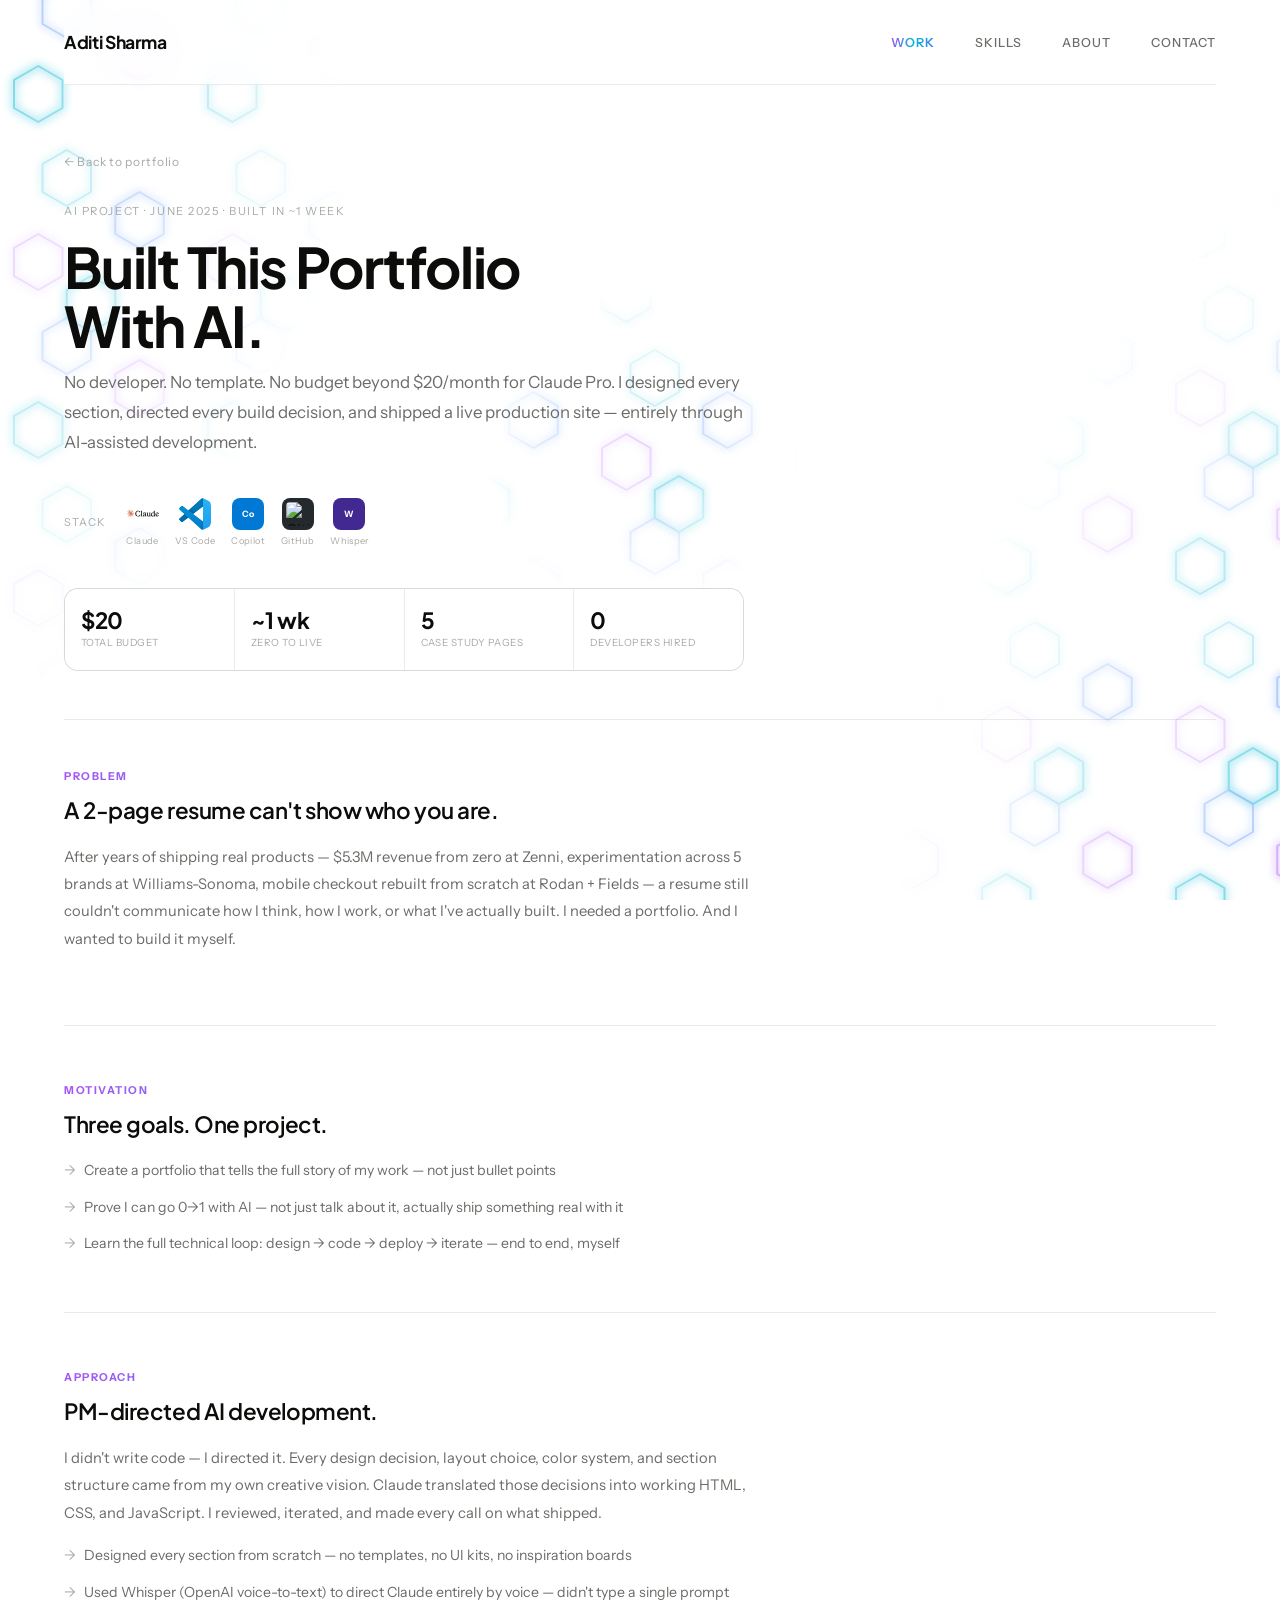
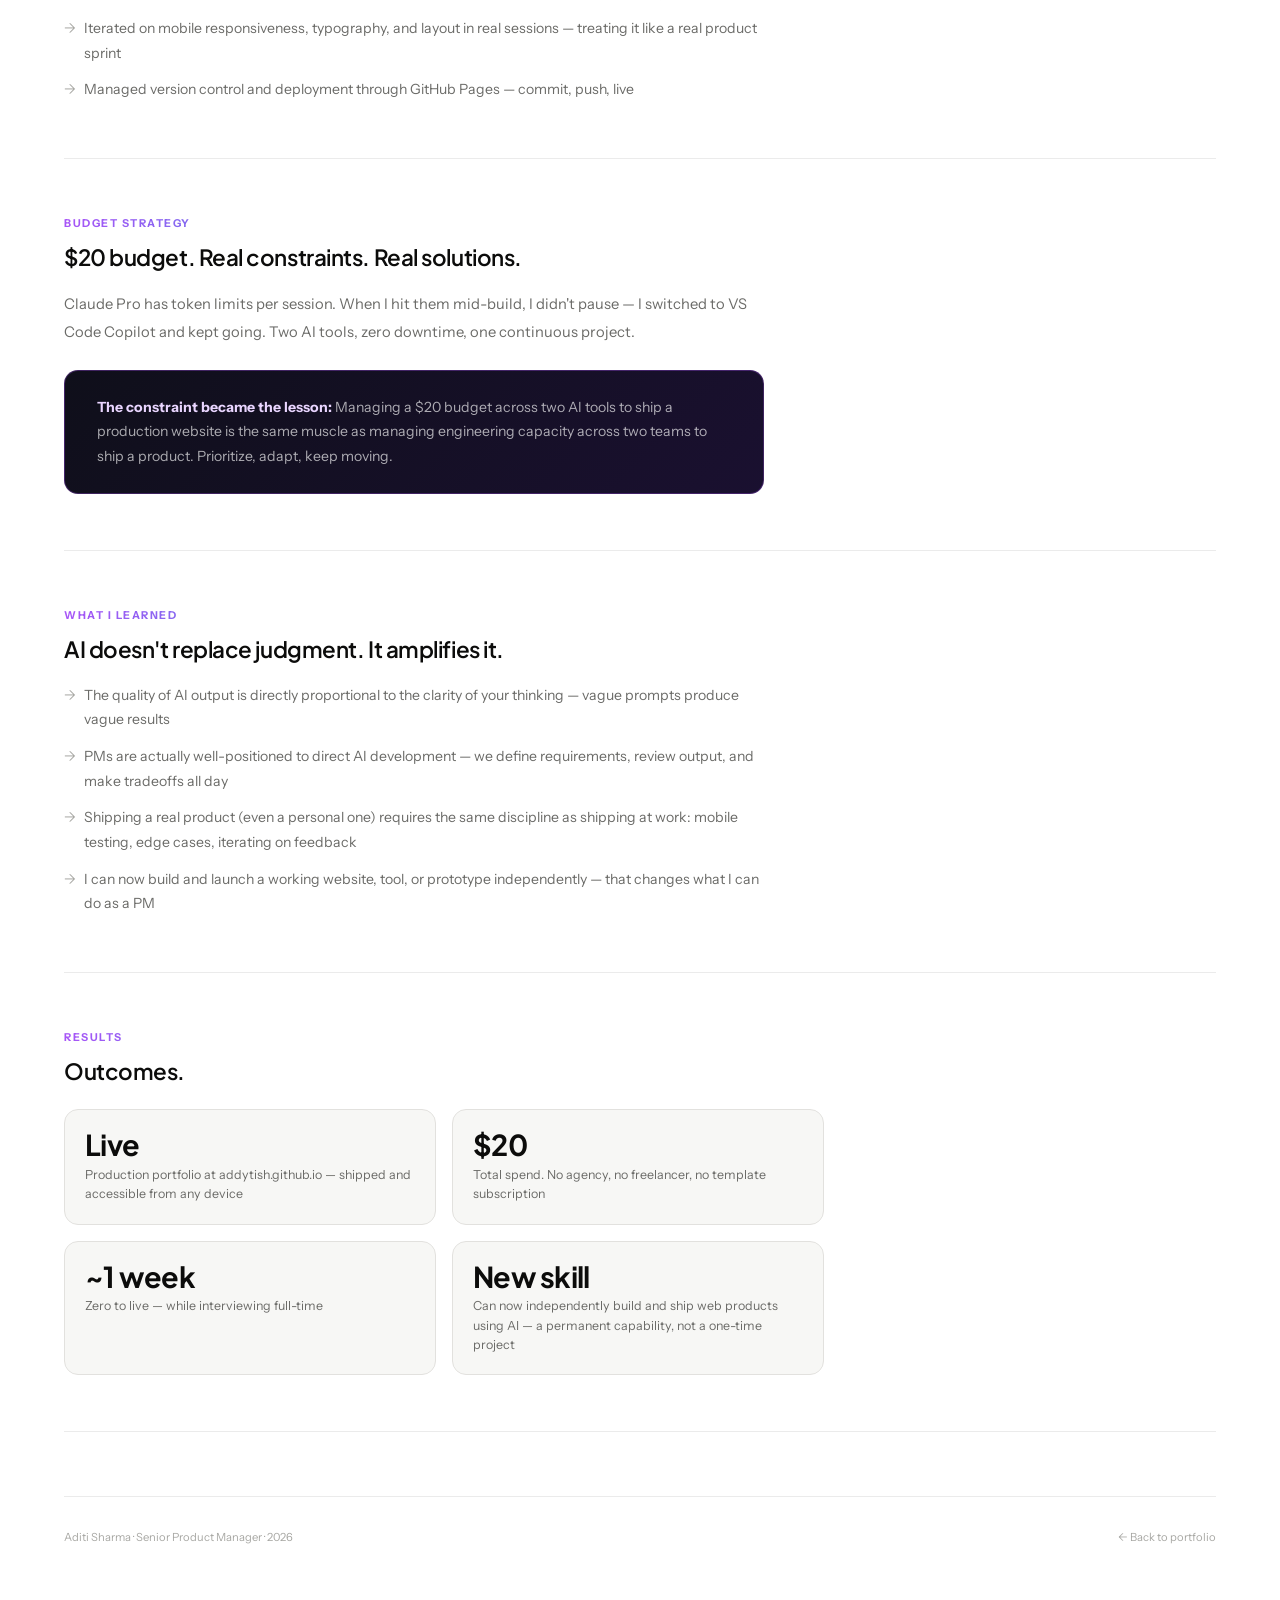
==== ai-builder.html @ 53f14f60 "Add AI Builder card and case study page - New 'Built with AI' project card with dark purple gradient" ====
<!DOCTYPE html>
<html lang="en">
<head>
  <meta charset="UTF-8">
  <meta name="viewport" content="width=device-width, initial-scale=1.0">
  <title>Built with AI — Aditi Sharma</title>
  <link rel="preconnect" href="https://fonts.googleapis.com">
  <link rel="preconnect" href="https://fonts.gstatic.com" crossorigin>
  <link href="https://fonts.googleapis.com/css2?family=Plus+Jakarta+Sans:wght@300;400;500;600;700&family=Instrument+Sans:wght@300;400;500&display=swap" rel="stylesheet">
  <link rel="stylesheet" href="style.css">
  <style>
    .cs-page{max-width:100%;margin:0 auto;padding:0 4rem 6rem}
    .cs-nav{display:flex;justify-content:space-between;align-items:center;padding:1.75rem 0;border-bottom:0.5px solid var(--line);margin-bottom:4rem;position:sticky;top:0;background:rgba(255,255,255,0.75);backdrop-filter:blur(12px);-webkit-backdrop-filter:blur(12px);z-index:10}
    .cs-nav-logo{font-family:var(--font-display);font-size:1.1rem;font-weight:700;letter-spacing:-0.02em;color:var(--black);text-decoration:none}
    .cs-nav-links{display:flex;gap:2.5rem;list-style:none}
    .cs-nav-links a{font-size:0.78rem;letter-spacing:0.08em;text-transform:uppercase;color:var(--gray-600);text-decoration:none;font-weight:500;transition:color 0.25s}
    .cs-nav-links a:hover,
    .cs-nav-links a.active{background:linear-gradient(90deg,#A855F7,#06B6D4,#3B82F6);-webkit-background-clip:text;-webkit-text-fill-color:transparent;background-clip:text;font-weight:600}
    .cs-back{font-size:0.75rem;color:var(--gray-400);letter-spacing:0.06em;text-decoration:none;display:inline-block;margin-bottom:2rem;transition:color 0.2s}
    .cs-back:hover{color:var(--black)}
    .cs-hero{padding-bottom:3rem;border-bottom:0.5px solid var(--line);margin-bottom:3rem}
    .cs-eyebrow{font-size:0.7rem;letter-spacing:0.14em;text-transform:uppercase;color:var(--gray-400);margin-bottom:1rem}
    .cs-title{font-family:var(--font-display);font-size:clamp(2rem,5vw,3.5rem);font-weight:700;letter-spacing:-0.03em;color:var(--black);line-height:1.05;margin-bottom:0.75rem}
    .cs-summary{font-size:1.05rem;color:var(--gray-600);line-height:1.8;max-width:680px;margin-bottom:2.5rem}
    .ai-stack{display:flex;align-items:center;gap:1rem;flex-wrap:wrap;margin-bottom:2.5rem}
    .ai-stack-label{font-size:0.68rem;letter-spacing:0.1em;text-transform:uppercase;color:var(--gray-400);margin-right:0.25rem}
    .ai-stack-logo{height:32px;width:32px;object-fit:contain;border-radius:8px}
    .ai-stack-badge{height:32px;width:32px;display:flex;align-items:center;justify-content:center;border-radius:8px;font-size:0.55rem;font-weight:700;letter-spacing:0.02em;color:#fff}
    .ai-stack-item{display:flex;flex-direction:column;align-items:center;gap:4px}
    .ai-stack-item span{font-size:0.58rem;color:var(--gray-400);letter-spacing:0.04em;text-align:center}
    .cs-metrics{display:grid;grid-template-columns:repeat(4,1fr);gap:1px;background:var(--line);border:0.5px solid var(--line);border-radius:14px;overflow:hidden;max-width:680px}
    .cs-metric{background:var(--white);padding:1.25rem 1rem}
    .cs-metric-val{font-family:var(--font-display);font-size:1.4rem;font-weight:700;color:var(--black);letter-spacing:-0.02em;line-height:1;margin-bottom:4px}
    .cs-metric-label{font-size:0.62rem;color:var(--gray-400);text-transform:uppercase;letter-spacing:0.05em;line-height:1.4}
    .cs-section{margin-bottom:3.5rem;padding-bottom:3.5rem;border-bottom:0.5px solid var(--line)}
    .cs-section:last-of-type{border-bottom:none}
    .cs-section-num{font-size:0.68rem;letter-spacing:0.14em;text-transform:uppercase;background:linear-gradient(90deg,#A855F7,#06B6D4,#3B82F6);-webkit-background-clip:text;-webkit-text-fill-color:transparent;background-clip:text;font-weight:700;margin-bottom:0.75rem}
    .cs-section-title{font-family:var(--font-display);font-size:1.4rem;font-weight:600;letter-spacing:-0.02em;color:var(--black);margin-bottom:1.25rem;line-height:1.2}
    .cs-body{font-size:0.92rem;color:var(--gray-600);line-height:1.85;margin-bottom:1rem;max-width:700px}
    .cs-bullets{list-style:none;display:flex;flex-direction:column;gap:0.75rem;margin-top:1rem;max-width:700px}
    .cs-bullets li{font-size:0.88rem;color:var(--gray-600);line-height:1.75;padding-left:1.25rem;position:relative}
    .cs-bullets li::before{content:'→';position:absolute;left:0;color:var(--gray-400)}
    .cs-results{display:grid;grid-template-columns:1fr 1fr;gap:1rem;margin-top:1.5rem;max-width:760px}
    .cs-result{background:var(--off-white);border:0.5px solid var(--gray-200);border-radius:14px;padding:1.25rem}
    .cs-result-val{font-family:var(--font-display);font-size:1.8rem;font-weight:700;color:var(--black);letter-spacing:-0.02em;line-height:1;margin-bottom:6px}
    .cs-result-label{font-size:0.78rem;color:var(--gray-600);line-height:1.55}
    .cs-footer{margin-top:4rem;padding-top:2rem;border-top:0.5px solid var(--line);display:flex;justify-content:space-between;font-size:0.7rem;color:var(--gray-400);flex-wrap:wrap;gap:0.5rem}
    .budget-callout{background:linear-gradient(135deg,#0f0f1a,#1a1030);border:0.5px solid rgba(168,85,247,0.3);border-radius:14px;padding:1.5rem 2rem;max-width:700px;margin-top:1.5rem}
    .budget-callout p{font-size:0.88rem;color:rgba(255,255,255,0.65);line-height:1.75;margin:0}
    .budget-callout strong{color:#e9d5ff}

    @media (max-width: 960px) {
      .cs-page{padding:0 2.5rem 5rem}
      .cs-metrics{grid-template-columns:repeat(2,minmax(0,1fr))}
    }
    @media (max-width: 700px) {
      .cs-page{padding:0 1.25rem 4rem;overflow-x:hidden}
      .cs-nav{flex-wrap:wrap;gap:0.75rem;margin-bottom:2.5rem}
      .cs-nav-links{gap:1rem;flex-wrap:wrap}
      .cs-results{grid-template-columns:minmax(0,1fr)}
      .cs-metrics{grid-template-columns:repeat(2,minmax(0,1fr))}
    }
  </style>
</head>
<body>
<div class="bg-aurora"></div>
<div class="bg-aurora-cursor"></div>
<div class="cs-page">
  <nav class="cs-nav">
    <a href="index.html" class="cs-nav-logo">Aditi Sharma</a>
    <ul class="cs-nav-links">
      <li><a href="index.html#work" class="active">Work</a></li>
      <li><a href="index.html#skills">Skills</a></li>
      <li><a href="index.html#about">About</a></li>
      <li><a href="index.html#contact">Contact</a></li>
    </ul>
  </nav>

  <div class="cs-hero">
    <a href="index.html" class="cs-back">← Back to portfolio</a>
    <p class="cs-eyebrow">AI Project · June 2025 · Built in ~1 Week</p>
    <h1 class="cs-title">Built This Portfolio<br>With AI.</h1>
    <p class="cs-summary">No developer. No template. No budget beyond $20/month for Claude Pro. I designed every section, directed every build decision, and shipped a live production site — entirely through AI-assisted development.</p>

    <div class="ai-stack">
      <span class="ai-stack-label">Stack</span>
      <div class="ai-stack-item">
        <img src="logos/claude.svg" alt="Claude" class="ai-stack-logo">
        <span>Claude</span>
      </div>
      <div class="ai-stack-item">
        <img src="logos/vscode.svg" alt="VS Code" class="ai-stack-logo">
        <span>VS Code</span>
      </div>
      <div class="ai-stack-item">
        <div class="ai-stack-badge" style="background:#0078d4">Co</div>
        <span>Copilot</span>
      </div>
      <div class="ai-stack-item">
        <img src="logos/github.svg" alt="GitHub" class="ai-stack-logo" style="background:#24292e;padding:4px;border-radius:8px">
        <span>GitHub</span>
      </div>
      <div class="ai-stack-item">
        <div class="ai-stack-badge" style="background:#412991">W</div>
        <span>Whisper</span>
      </div>
    </div>

    <div class="cs-metrics">
      <div class="cs-metric"><div class="cs-metric-val">$20</div><div class="cs-metric-label">Total budget</div></div>
      <div class="cs-metric"><div class="cs-metric-val">~1 wk</div><div class="cs-metric-label">Zero to live</div></div>
      <div class="cs-metric"><div class="cs-metric-val">5</div><div class="cs-metric-label">Case study pages</div></div>
      <div class="cs-metric"><div class="cs-metric-val">0</div><div class="cs-metric-label">Developers hired</div></div>
    </div>
  </div>

  <div class="cs-section">
    <p class="cs-section-num">Problem</p>
    <h2 class="cs-section-title">A 2-page resume can't show who you are.</h2>
    <p class="cs-body">After years of shipping real products — $5.3M revenue from zero at Zenni, experimentation across 5 brands at Williams-Sonoma, mobile checkout rebuilt from scratch at Rodan + Fields — a resume still couldn't communicate how I think, how I work, or what I've actually built. I needed a portfolio. And I wanted to build it myself.</p>
  </div>

  <div class="cs-section">
    <p class="cs-section-num">Motivation</p>
    <h2 class="cs-section-title">Three goals. One project.</h2>
    <ul class="cs-bullets">
      <li>Create a portfolio that tells the full story of my work — not just bullet points</li>
      <li>Prove I can go 0→1 with AI — not just talk about it, actually ship something real with it</li>
      <li>Learn the full technical loop: design → code → deploy → iterate — end to end, myself</li>
    </ul>
  </div>

  <div class="cs-section">
    <p class="cs-section-num">Approach</p>
    <h2 class="cs-section-title">PM-directed AI development.</h2>
    <p class="cs-body">I didn't write code — I directed it. Every design decision, layout choice, color system, and section structure came from my own creative vision. Claude translated those decisions into working HTML, CSS, and JavaScript. I reviewed, iterated, and made every call on what shipped.</p>
    <ul class="cs-bullets">
      <li>Designed every section from scratch — no templates, no UI kits, no inspiration boards</li>
      <li>Used Whisper (OpenAI voice-to-text) to direct Claude entirely by voice — didn't type a single prompt</li>
      <li>Iterated on mobile responsiveness, typography, and layout in real sessions — treating it like a real product sprint</li>
      <li>Managed version control and deployment through GitHub Pages — commit, push, live</li>
    </ul>
  </div>

  <div class="cs-section">
    <p class="cs-section-num">Budget Strategy</p>
    <h2 class="cs-section-title">$20 budget. Real constraints. Real solutions.</h2>
    <p class="cs-body">Claude Pro has token limits per session. When I hit them mid-build, I didn't pause — I switched to VS Code Copilot and kept going. Two AI tools, zero downtime, one continuous project.</p>
    <div class="budget-callout">
      <p><strong>The constraint became the lesson:</strong> Managing a $20 budget across two AI tools to ship a production website is the same muscle as managing engineering capacity across two teams to ship a product. Prioritize, adapt, keep moving.</p>
    </div>
  </div>

  <div class="cs-section">
    <p class="cs-section-num">What I Learned</p>
    <h2 class="cs-section-title">AI doesn't replace judgment. It amplifies it.</h2>
    <ul class="cs-bullets">
      <li>The quality of AI output is directly proportional to the clarity of your thinking — vague prompts produce vague results</li>
      <li>PMs are actually well-positioned to direct AI development — we define requirements, review output, and make tradeoffs all day</li>
      <li>Shipping a real product (even a personal one) requires the same discipline as shipping at work: mobile testing, edge cases, iterating on feedback</li>
      <li>I can now build and launch a working website, tool, or prototype independently — that changes what I can do as a PM</li>
    </ul>
  </div>

  <div class="cs-section">
    <p class="cs-section-num">Results</p>
    <h2 class="cs-section-title">Outcomes.</h2>
    <div class="cs-results">
      <div class="cs-result"><div class="cs-result-val">Live</div><div class="cs-result-label">Production portfolio at addytish.github.io — shipped and accessible from any device</div></div>
      <div class="cs-result"><div class="cs-result-val">$20</div><div class="cs-result-label">Total spend. No agency, no freelancer, no template subscription</div></div>
      <div class="cs-result"><div class="cs-result-val">~1 week</div><div class="cs-result-label">Zero to live — while interviewing full-time</div></div>
      <div class="cs-result"><div class="cs-result-val">New skill</div><div class="cs-result-label">Can now independently build and ship web products using AI — a permanent capability, not a one-time project</div></div>
    </div>
  </div>

  <div class="cs-footer">
    <span>Aditi Sharma · Senior Product Manager · 2026</span>
    <a href="index.html" style="color:var(--gray-400);text-decoration:none">← Back to portfolio</a>
  </div>
</div>
<script src="bg-aurora.js"></script>
</body>
</html>
---- style.css ----
/* ============================================================
   ADITI SHARMA — PORTFOLIO
   style.css — Runway-inspired monochrome
   Fonts: Plus Jakarta Sans (display) + Instrument Sans (body)
   ============================================================ */

/* ── RESET ── */
*, *::before, *::after {
  box-sizing: border-box;
  margin: 0;
  padding: 0;
}

/* ── VARIABLES ── */
:root {
  --white:        #FFFFFF;
  --off-white:    #F7F7F5;
  --gray-100:     #F0EFED;
  --gray-200:     #E2E1DE;
  --gray-400:     #A8A8A4;
  --gray-600:     #6B6B68;
  --gray-800:     #2C2C2A;
  --black:        #0C0C0B;
  --card-dark:    #111110;
  --card-soft: linear-gradient(135deg, #F5EEFC 0%, #EAF7FA 50%, #EBF1FE 100%);
  --card-border:  rgba(255,255,255,0.07);
  --line:         rgba(12,12,11,0.08);

  --font-display: 'Plus Jakarta Sans', sans-serif;
  --font-body:    'Instrument Sans', sans-serif;

  --radius-sm:    8px;
  --radius-md:    14px;
  --radius-lg:    20px;
  --radius-xl:    28px;
  --radius-pill:  100px;

  --transition:   0.25s ease;
}

/* ── BASE ── */
html { scroll-behavior: smooth; }

body {
  font-family: var(--font-body);
  background: var(--white);
  color: var(--black);
  font-size: 15px;
  line-height: 1.6;
  -webkit-font-smoothing: antialiased;
}

a { color: inherit; text-decoration: none; }
ul { list-style: none; }

/* ── BACKGROUND HEX-GRID TEXTURE ── */
.bg-aurora {
  position: fixed;
  inset: 0;
  z-index: -1;
  pointer-events: none;
  overflow: hidden;
}

.bg-aurora::before,
.bg-aurora::after {
  content: '';
  position: absolute;
  width: 1100px;
  height: 1500px;
  background-image: url('hex-pattern.svg');
  background-size: 194px 336px;
  animation: hex-fade 16s ease-in-out infinite alternate, hex-drift 70s linear infinite;
}

.bg-aurora::before {
  top: -200px;
  left: -200px;
  mask-image: radial-gradient(ellipse 800px 1300px at top left, rgba(0,0,0,1) 0%, rgba(0,0,0,0) 75%);
  -webkit-mask-image: radial-gradient(ellipse 800px 1300px at top left, rgba(0,0,0,1) 0%, rgba(0,0,0,0) 75%);
}

.bg-aurora::after {
  bottom: -200px;
  right: -200px;
  mask-image: radial-gradient(ellipse 800px 1300px at bottom right, rgba(0,0,0,1) 0%, rgba(0,0,0,0) 75%);
  -webkit-mask-image: radial-gradient(ellipse 800px 1300px at bottom right, rgba(0,0,0,1) 0%, rgba(0,0,0,0) 75%);
  animation-delay: -8s, -20s;
}

@keyframes hex-fade {
  0%, 100% { opacity: 0.4; }
  50% { opacity: 0.85; }
}

@keyframes hex-drift {
  from { background-position: 0 0; }
  to { background-position: 194px 336px; }
}

/* ── CURSOR-REVEAL HEX LAYER ── */
.bg-aurora-cursor {
  position: fixed;
  inset: 0;
  z-index: -1;
  pointer-events: none;
  background-image: url('hex-pattern.svg');
  background-size: 194px 336px;
  opacity: 0.5;
  mask-image: radial-gradient(circle 160px at var(--mx, 50%) var(--my, 50%), rgba(0,0,0,1) 0%, rgba(0,0,0,0) 100%);
  -webkit-mask-image: radial-gradient(circle 160px at var(--mx, 50%) var(--my, 50%), rgba(0,0,0,1) 0%, rgba(0,0,0,0) 100%);
}

/* ── LAYOUT ── */
.page {
  max-width: 100%;
  margin: 0 auto;
  padding: 0 4rem 6rem;
}

.work-section,
.skills-section,
.about-section,
.contact-section {
  scroll-margin-top: 100px;
}

.page > .nav,
.page > .hero,
.page > .work-section,
.page > .skills-section,
.page > .about-section,
.page > .contact-section,
.page > .footer {
  max-width: 1200px;
  margin-left: auto;
  margin-right: auto;
}

/* ── CASE STUDY PAGE MARGINS (match homepage) ── */
.cs-page > .cs-nav,
.cs-page > .cs-hero,
.cs-page > .cs-section,
.cs-page > .cs-footer,
.cs-page > .company-card {
  max-width: 1200px;
  margin-left: auto;
  margin-right: auto;
}

/* ── NAV ── */
.nav {
  display: flex;
  justify-content: space-between;
  align-items: center;
  padding: 1.75rem 0;
  border-bottom: 0.5px solid var(--line);
  margin-bottom: 3rem;
  position: sticky;
  top: 0;
  background: rgba(255,255,255,0.75);
  backdrop-filter: blur(12px);
  -webkit-backdrop-filter: blur(12px);
  z-index: 10;
}

.nav-logo {
  font-family: var(--font-display);
  font-size: 1.1rem;
  font-weight: 700;
  letter-spacing: -0.02em;
  color: var(--black);
  transition: color var(--transition);
}

.nav-logo:hover { color: var(--gray-600); }

.nav-links {
  display: flex;
  gap: 2.5rem;
}

.nav-links a {
  font-size: 0.78rem;
  letter-spacing: 0.08em;
  text-transform: uppercase;
  color: var(--gray-600);
  font-weight: 500;
  transition: color var(--transition);
}

.nav-links a:hover,
.nav-active {
  background: linear-gradient(90deg, #A855F7, #06B6D4, #3B82F6);
  -webkit-background-clip: text;
  -webkit-text-fill-color: transparent;
  background-clip: text;
  font-weight: 600;
  text-decoration: none;
}

/* ── HERO ── */
.hero {
  padding: 3rem 0 2rem;
  border-bottom: 0.5px solid var(--line);
  margin-bottom: 3rem;
}

.hero-tag {
  font-size: 0.72rem;
  letter-spacing: 0.14em;
  text-transform: uppercase;
  color: var(--gray-400);
  font-weight: 500;
  margin-bottom: 1.5rem;
}

.hero-headline {
  font-family: var(--font-display);
  font-size: clamp(2.8rem, 6vw, 5.5rem);
  font-weight: 700;
  line-height: 1.05;
  letter-spacing: -0.03em;
  color: var(--black);
  margin-bottom: 2rem;
  max-width: 100%;
}

.headline-muted {
  background: linear-gradient(90deg, #A855F7, #06B6D4, #3B82F6);
  -webkit-background-clip: text;
  -webkit-text-fill-color: transparent;
  background-clip: text;
}

.hero-body {
  display: flex;
  flex-direction: column;
  gap: 2rem;
  align-items: start;
}

.hero-bio {
  font-size: 0.95rem;
  color: var(--gray-600);
  line-height: 1.85;
  max-width: 520px;
  margin-bottom: 2rem;
}

.hero-bio strong {
  color: var(--black);
  font-weight: 500;
}

.hero-cta {
  display: flex;
  gap: 1.25rem;
  align-items: center;
}

.btn-primary {
  display: inline-block;
  font-family: var(--font-body);
  font-size: 0.8rem;
  font-weight: 500;
  padding: 11px 24px;
  background: var(--black);
  color: var(--white);
  border-radius: var(--radius-pill);
  letter-spacing: 0.04em;
  transition: background var(--transition), transform var(--transition);
}

.btn-primary:hover {
  background: var(--gray-800);
  transform: translateY(-1px);
}

.btn-ghost {
  font-size: 0.8rem;
  color: var(--gray-600);
  letter-spacing: 0.04em;
  transition: color var(--transition);
}

.btn-ghost:hover { color: var(--black); }

.hero-stats {
  display: flex;
  flex-direction: row;
  justify-content: space-between;
  border-top: 0.5px solid var(--line);
  padding-top: 2rem;
  width: 100%;
}

.stat {
  display: flex;
  flex-direction: column;
  padding: 0;
  border-top: none;
}

.stat:last-child {
  border-bottom: none;
}

.stat-val {
  font-family: var(--font-display);
  font-size: 2.4rem;
  font-weight: 700;
  color: var(--black);
  letter-spacing: -0.03em;
  line-height: 1;
  margin-bottom: 4px;
}

.stat-label {
  font-size: 0.7rem;
  color: var(--gray-400);
  text-transform: uppercase;
  letter-spacing: 0.06em;
}

/* ── SECTION HEADER ── */
.section-header {
  display: flex;
  align-items: center;
  justify-content: space-between;
  margin-bottom: 2rem;
}

.section-label {
  font-size: 0.7rem;
  letter-spacing: 0.14em;
  text-transform: uppercase;
  color: var(--gray-400);
  font-weight: 500;
}

.section-count {
  font-size: 0.75rem;
  color: var(--gray-400);
}

/* ── PM OPERATING SYSTEM ── */
.pmos-section {
  margin: 5rem 0;
  padding: 0;
}

.pmos-inner {
  max-width: 1200px;
  margin: 0 auto;
  position: relative;
}

.pmos-eyebrow {
  font-size: 0.7rem;
  letter-spacing: 0.14em;
  text-transform: uppercase;
  color: var(--gray-400);
  font-weight: 500;
  margin-bottom: 1rem;
  text-align: center;
}

.pmos-title {
  font-family: var(--font-display);
  font-size: clamp(2.2rem, 5vw, 3.8rem);
  font-weight: 500;
  letter-spacing: -0.03em;
  color: var(--black);
  line-height: 1.15;
  max-width: 760px;
  margin: 0 auto 1rem;
  text-align: center;
}

.pmos-subtitle {
  font-size: 0.95rem;
  color: var(--gray-600);
  line-height: 1.8;
  max-width: 560px;
  margin: 0 auto 3.5rem;
  text-align: center;
}

.pmos-graph {
  position: relative;
  display: grid;
  grid-template-columns: repeat(4, 1fr);
  gap: 2rem;
  padding-top: 1rem;
  align-items: start;
}

.pmos-node {
  position: relative;
  z-index: 1;
  background: #13131A;
  border: 0.5px solid rgba(255,255,255,0.08);
  border-radius: var(--radius-lg);
  padding: 1.5rem;
  box-shadow: 0 12px 30px rgba(12,12,11,0.12);
  transition: border-color 0.3s, background 0.3s, box-shadow 0.3s;
  cursor: pointer;
}

.pmos-node--offset {
  transform: translateY(2.5rem);
}

.pmos-node:hover,
.pmos-node.active {
  border-color: rgba(255,255,255,0.2);
  background: #1A1A22;
  box-shadow: 0 16px 40px rgba(12,12,11,0.18);
}

.pmos-node-top {
  display: flex;
  align-items: center;
  gap: 0.75rem;
}

.pmos-node-icon {
  width: 38px;
  height: 38px;
  border-radius: 10px;
  display: flex;
  align-items: center;
  justify-content: center;
  background: linear-gradient(135deg, rgba(168,85,247,0.25), rgba(6,182,212,0.25), rgba(59,130,246,0.25));
  color: var(--white);
  flex-shrink: 0;
}

.pmos-node-icon svg {
  width: 18px;
  height: 18px;
}

.pmos-node-meta {
  display: flex;
  flex-direction: column;
  gap: 2px;
}

.pmos-node-type {
  font-size: 0.6rem;
  letter-spacing: 0.12em;
  text-transform: uppercase;
  color: rgba(255,255,255,0.35);
}

.pmos-node-title {
  font-family: var(--font-display);
  font-size: 1.05rem;
  font-weight: 600;
  color: var(--white);
  letter-spacing: -0.01em;
}

.pmos-node-detail {
  max-height: 0;
  overflow: hidden;
  opacity: 0;
  transition: max-height 0.45s ease, opacity 0.3s ease;
}

.pmos-node:hover .pmos-node-detail,
.pmos-node.active .pmos-node-detail {
  max-height: 600px;
  opacity: 1;
  margin-top: 1.25rem;
}

.pmos-node-sub {
  margin-bottom: 0.85rem;
}

.pmos-node-sub-label {
  font-size: 0.62rem;
  letter-spacing: 0.1em;
  text-transform: uppercase;
  background: linear-gradient(90deg, #A855F7, #06B6D4, #3B82F6);
  -webkit-background-clip: text;
  -webkit-text-fill-color: transparent;
  background-clip: text;
  font-weight: 700;
  margin-bottom: 0.3rem;
  display: block;
}

.pmos-node-sub-text {
  font-size: 0.8rem;
  color: rgba(255,255,255,0.5);
  line-height: 1.65;
}

.pmos-node-quote {
  border-left: 2px solid;
  border-image: linear-gradient(180deg, #A855F7, #06B6D4) 1;
  padding: 0.75rem 1rem;
  margin-top: 0.75rem;
  background: rgba(255,255,255,0.03);
  border-radius: 0 8px 8px 0;
}

.pmos-node-quote p {
  font-size: 0.78rem;
  color: rgba(255,255,255,0.55);
  line-height: 1.65;
  font-style: italic;
}

/* ── WORK SECTION ── */
.work-section {
  margin: 0 0 8rem;
}

.project-grid {
  display: grid;
  grid-template-columns: 1fr 1fr;
  gap: 2rem;
}

/* ── PROJECT CARD ── */
.project-card {
  background: var(--white);
  border: 0.5px solid var(--gray-200);
  box-shadow: 0 2px 12px rgba(0,0,0,0.06);
  border-radius: var(--radius-xl);
  padding: 2.25rem;
  display: flex;
  flex-direction: column;
  justify-content: space-between;
  min-height: 300px;
  transition: transform var(--transition), box-shadow var(--transition);
  cursor: pointer;
}

.project-card:hover {
  transform: translateY(-4px);
  box-shadow: 0 8px 32px rgba(0,0,0,0.1);
}

.project-card--wide { grid-column: span 2; }

.project-card--light {
  background: var(--off-white);
  border: 0.5px solid var(--gray-200);
  box-shadow: none;
}

.project-card__top { margin-bottom: 2rem; }

.project-num {
  display: block;
  font-family: var(--font-display);
  font-size: 0.72rem;
  font-weight: 600;
  letter-spacing: 0.1em;
  color: var(--gray-400);
  margin-bottom: 1.25rem;
}

.project-tag {
  display: block;
  font-size: 0.62rem;
  letter-spacing: 0.1em;
  text-transform: uppercase;
  color: var(--gray-400);
  font-weight: 500;
  margin-bottom: 0.6rem;
}

.project-title {
  font-family: var(--font-display);
  font-size: 1.5rem;
  font-weight: 600;
  line-height: 1.15;
  letter-spacing: -0.02em;
  color: var(--black);
  margin-bottom: 0.85rem;
}

.project-desc {
  font-size: 0.85rem;
  color: var(--gray-600);
  line-height: 1.8;
}

.project-card--wide .project-desc { max-width: 640px; }

.project-logo {
  height: 28px;
  width: auto;
  max-width: 100%;
  object-fit: contain;
  margin-bottom: 1rem;
  display: block;
}

.project-logo-row {
  display: flex;
  align-items: center;
  gap: 1.5rem;
  margin-bottom: 1rem;
  flex-wrap: wrap;
}

.project-logo-row img {
  height: 24px;
  width: auto;
  max-width: 100%;
  object-fit: contain;
}

.cs-logo {
  height: 36px;
  width: auto;
  max-width: 100%;
  object-fit: contain;
  margin-bottom: 1rem;
  display: block;
}

.company-logo {
  height: 28px;
  width: auto;
  max-width: 100%;
  object-fit: contain;
  margin-bottom: 0.75rem;
  display: block;
}

.project-link {
  display: inline-block;
  margin-top: 1.25rem;
  font-size: 0.78rem;
  color: var(--gray-600);
  border-bottom: 0.5px solid var(--gray-200);
  padding-bottom: 1px;
  letter-spacing: 0.04em;
  transition: color var(--transition), border-color var(--transition);
}

.project-link:hover {
  color: var(--black);
  border-color: var(--black);
}

.project-card__bottom {
  display: flex;
  justify-content: space-between;
  align-items: flex-end;
}

.project-metrics {
  display: flex;
  gap: 2rem;
  flex-wrap: wrap;
}

.metric-val {
  display: block;
  font-family: var(--font-display);
  font-size: 1.5rem;
  font-weight: 700;
  color: var(--black);
  line-height: 1;
  letter-spacing: -0.02em;
}

.metric-label {
  display: block;
  font-size: 0.6rem;
  color: var(--gray-400);
  text-transform: uppercase;
  letter-spacing: 0.05em;
  margin-top: 3px;
}

.project-arrow {
  font-size: 1.25rem;
  color: var(--gray-400);
  transition: transform var(--transition), color var(--transition);
  flex-shrink: 0;
  align-self: flex-end;
}

.project-card:hover .project-arrow {
  transform: translate(4px, -4px);
  color: var(--black);
}

/* ── AI BUILDER CARD ── */
.project-card--ai {
  background: linear-gradient(135deg, #0f0f1a 0%, #1a1030 50%, #0d1a2e 100%);
  border: 0.5px solid rgba(168,85,247,0.3);
  box-shadow: 0 2px 12px rgba(168,85,247,0.1);
}
.project-card--ai:hover {
  box-shadow: 0 8px 32px rgba(168,85,247,0.2);
  border-color: rgba(168,85,247,0.5);
}
.project-card--ai .project-tag { color: rgba(168,85,247,0.7); }
.project-card--ai .project-title { color: #fff; }
.project-card--ai .project-desc { color: rgba(255,255,255,0.65); }
.ai-tool-logos {
  display: flex;
  align-items: center;
  gap: 0.75rem;
  margin-bottom: 1rem;
  flex-wrap: wrap;
}
.ai-tool-logo {
  height: 28px;
  width: 28px;
  object-fit: contain;
  border-radius: 6px;
  flex-shrink: 0;
}
.ai-tool-initial {
  display: flex;
  align-items: center;
  justify-content: center;
  font-size: 0.6rem;
  font-weight: 700;
  letter-spacing: 0.02em;
  border-radius: 6px;
}
.project-link--ai {
  color: rgba(168,85,247,0.8);
  border-bottom-color: rgba(168,85,247,0.3);
}
.project-link--ai:hover {
  color: #c084fc;
  border-bottom-color: #c084fc;
}
.metric--ai .metric-val { color: #e9d5ff; }
.metric--ai .metric-label { color: rgba(168,85,247,0.6); }
.project-arrow--ai { color: rgba(168,85,247,0.5); }
.project-card--ai:hover .project-arrow--ai { color: #c084fc; }

/* ── SKILLS ── */
.skills-section {
  margin-bottom: 1rem;
  padding: 0 0;
}

/* Tabs */
.skills-tabs {
  display: flex;
  gap: 0.25rem;
  margin-bottom: 1.75rem;
  border-bottom: 0.5px solid var(--line);
  padding-bottom: 0;
}

.skills-tab {
  font-family: var(--font-body);
  font-size: 0.82rem;
  font-weight: 500;
  color: var(--gray-400);
  background: none;
  border: none;
  cursor: pointer;
  padding: 0.6rem 1.25rem;
  border-bottom: 2px solid transparent;
  margin-bottom: -0.5px;
  letter-spacing: 0.02em;
  transition: color 0.2s;
}

.skills-tab.active {
  color: var(--black);
  border-bottom-color: var(--black);
}

.skills-tab:hover { color: var(--black); }

/* Panels */
.skills-panel { display: none; }
.skills-panel.active { display: block; }

/* Tools grid */
.tools-grid {
  display: grid;
  grid-template-columns: repeat(4, 1fr);
  gap: 0.75rem;
}

.tool-card {
  display: flex;
  flex-direction: column;
  align-items: center;
  gap: 0.6rem;
  padding: 1.25rem 1rem;
  background: var(--white);
  border: 0.5px solid var(--gray-200);
  border-radius: var(--radius-lg);
  text-align: center;
  transition: box-shadow 0.2s, transform 0.2s;
}

.tool-card:hover {
  box-shadow: 0 4px 16px rgba(0,0,0,0.08);
  transform: translateY(-2px);
}

.tool-logo {
  width: 36px;
  height: 36px;
  object-fit: contain;
}

.tool-initial {
  display: flex;
  align-items: center;
  justify-content: center;
  border-radius: 8px;
  font-family: var(--font-display);
  font-size: 0.7rem;
  font-weight: 700;
  letter-spacing: 0.02em;
  flex-shrink: 0;
}

.tool-name {
  font-size: 0.75rem;
  font-weight: 500;
  color: var(--gray-600);
  line-height: 1.3;
}

/* Expertise grid */
.expertise-grid {
  display: grid;
  grid-template-columns: repeat(3, 1fr);
  gap: 1.5rem;
}

.expertise-block {
  background: var(--white);
  border: 0.5px solid var(--gray-200);
  border-radius: var(--radius-lg);
  padding: 1.5rem;
}

.expertise-head {
  font-family: var(--font-display);
  font-size: 0.72rem;
  font-weight: 700;
  letter-spacing: 0.1em;
  text-transform: uppercase;
  margin-bottom: 0.85rem;
  background: linear-gradient(90deg, #A855F7, #06B6D4, #3B82F6);
  -webkit-background-clip: text;
  -webkit-text-fill-color: transparent;
  background-clip: text;
}

.expertise-tags {
  display: flex;
  flex-wrap: wrap;
  gap: 6px;
}

.expertise-tags span {
  font-size: 0.72rem;
  color: var(--gray-600);
  background: var(--off-white);
  border: 0.5px solid var(--gray-200);
  border-radius: 100px;
  padding: 3px 10px;
  line-height: 1.6;
}

/* ── ABOUT ── */
.about-section {
  margin-bottom: 3rem;
  margin-top: 2rem;
  display: grid;
  grid-template-columns: 1fr 1.4fr;
  gap: 4rem;
  align-items: start;
}

.about-photo {
  background: var(--gray-100);
  border-radius: var(--radius-xl);
  aspect-ratio: 4 / 5;
  display: flex;
  align-items: center;
  justify-content: center;
  border: 0.5px solid var(--gray-200);
  overflow: hidden;
}

.about-photo img {
  width: 100%;
  height: 100%;
  object-fit: cover;
}

.about-photo-placeholder {
  font-size: 0.78rem;
  color: var(--gray-400);
  letter-spacing: 0.06em;
  text-transform: uppercase;
}

.about-label {
  font-size: 0.7rem;
  letter-spacing: 0.14em;
  text-transform: uppercase;
  color: var(--gray-400);
  font-weight: 500;
  margin-bottom: 1.25rem;
}

.about-headline {
  font-family: var(--font-display);
  font-size: 1.8rem;
  font-weight: 600;
  letter-spacing: -0.02em;
  line-height: 1.15;
  color: var(--black);
  margin-bottom: 1.25rem;
}

.about-bio {
  font-size: 0.92rem;
  color: var(--gray-600);
  line-height: 1.85;
  margin-bottom: 1rem;
}

.about-bio:last-of-type { margin-bottom: 1.5rem; }

.about-tags {
  display: flex;
  flex-wrap: wrap;
  gap: 8px;
}

.about-tag {
  font-size: 0.72rem;
  padding: 5px 14px;
  border: 0.5px solid var(--gray-200);
  border-radius: var(--radius-pill);
  color: var(--gray-600);
  background: var(--off-white);
  letter-spacing: 0.02em;
}

/* ── CONTACT ── */
.contact-section {
  background: var(--card-soft);
  border-radius: var(--radius-xl);
  padding: 3.5rem;
  margin-bottom: 4rem;
  border: 0.5px solid var(--gray-200);
  width: 100%;
}

.contact-label {
  font-size: 0.7rem;
  letter-spacing: 0.14em;
  text-transform: uppercase;
  color: var(--gray-400);
  margin-bottom: 1rem;
}

.contact-headline {
  font-family: var(--font-display);
  font-size: 2rem;
  font-weight: 600;
  letter-spacing: -0.02em;
  color: var(--black);
  line-height: 1.1;
  margin-bottom: 1rem;
}

.contact-sub {
  font-size: 0.9rem;
  color: var(--gray-600);
  line-height: 1.75;
  max-width: 520px;
  margin-bottom: 2.5rem;
}

.contact-grid {
  display: grid;
  grid-template-columns: 1.5fr 0.5fr;
  gap: 3rem;
  align-items: start;
}

.contact-form {
  display: grid;
  grid-template-columns: 1fr 1fr;
  gap: 1rem;
}

.form-group {
  display: flex;
  flex-direction: column;
  gap: 0.4rem;
}

.form-group--full { grid-column: span 2; }

.form-label {
  font-size: 0.65rem;
  letter-spacing: 0.1em;
  text-transform: uppercase;
  color: var(--gray-400);
}

.form-input {
  background: rgba(255,255,255,0.6);
  border: 0.5px solid var(--gray-200);
  border-radius: var(--radius-md);
  padding: 0.75rem 1rem;
  font-family: var(--font-body);
  font-size: 0.88rem;
  color: var(--black);
  outline: none;
  transition: border-color var(--transition);
  width: 100%;
}

.form-input:focus { border-color: var(--gray-400); }
.form-input::placeholder { color: var(--gray-400); }

.form-textarea {
  min-height: 110px;
  resize: vertical;
}

.form-submit {
  grid-column: span 2;
  width: fit-content;
  background: var(--black);
  color: var(--white);
  border: none;
  border-radius: var(--radius-pill);
  padding: 12px 28px;
  font-family: var(--font-body);
  font-size: 0.82rem;
  font-weight: 600;
  cursor: pointer;
  letter-spacing: 0.04em;
  transition: background var(--transition), transform var(--transition);
}

.form-submit:hover {
  background: var(--gray-800);
  transform: translateY(-1px);
}

.contact-direct {
  display: flex;
  flex-direction: column;
  gap: 0.75rem;
}

.contact-direct-label {
  font-size: 0.65rem;
  letter-spacing: 0.12em;
  text-transform: uppercase;
  color: var(--gray-400);
  margin-bottom: 0.25rem;
}

.contact-direct-link {
  font-size: 0.85rem;
  color: var(--gray-600);
  border-bottom: 0.5px solid var(--gray-200);
  padding-bottom: 0.75rem;
  transition: color var(--transition), border-color var(--transition);
}

.contact-direct-link:hover {
  color: var(--black);
  border-color: var(--gray-400);
}

/* ── FOOTER ── */
.footer {
  padding-top: 2rem;
  border-top: 0.5px solid var(--line);
  display: flex;
  justify-content: space-between;
  align-items: center;
  font-size: 0.7rem;
  color: var(--gray-400);
  flex-wrap: wrap;
  gap: 0.5rem;
}

.footer-early { opacity: 0.65; }

/* ── CASE STUDY: HERO DEMO LAYOUT ── */
.cs-hero-grid {
  display: grid;
  grid-template-columns: 1.2fr 1fr;
  gap: 3rem;
  align-items: center;
}

.cs-hero-demo {
  display: flex;
  flex-direction: column;
  align-items: center;
  justify-self: center;
}

/* ── CASE STUDY: IPHONE MOCKUP ── */
.cs-phone {
  width: 320px;
  aspect-ratio: 792 / 1550;
  background: var(--black);
  border-radius: 40px;
  padding: 12px;
  box-shadow: 0 30px 60px -20px rgba(12, 12, 11, 0.35);
  position: relative;
}

.cs-phone::before {
  content: '';
  position: absolute;
  top: 12px;
  left: 50%;
  transform: translateX(-50%);
  width: 80px;
  height: 22px;
  background: var(--black);
  border-radius: 0 0 16px 16px;
  z-index: 2;
}

.cs-phone video {
  width: 100%;
  height: 100%;
  object-fit: cover;
  border-radius: 28px;
  display: block;
}

/* ── CASE STUDY: LAPTOP MOCKUP ── */
.cs-laptop {
  width: 100%;
  max-width: 640px;
}

.cs-laptop-screen {
  background: var(--black);
  border-radius: 12px 12px 2px 2px;
  padding: 10px 10px 8px;
}

.cs-laptop-screen video {
  width: 100%;
  aspect-ratio: 16 / 10;
  object-fit: cover;
  border-radius: 3px;
  display: block;
}

.cs-laptop-base {
  height: 14px;
  background: linear-gradient(to bottom, var(--gray-200), var(--gray-400));
  border-radius: 0 0 8px 8px;
  position: relative;
}

.cs-laptop-base::after {
  content: '';
  position: absolute;
  top: 0;
  left: 50%;
  transform: translateX(-50%);
  width: 70px;
  height: 5px;
  background: var(--gray-600);
  border-radius: 0 0 6px 6px;
}

/* ── CASE STUDY: CARD GRID (bullet → card conversion) ── */
.cs-card-grid {
  display: grid;
  grid-template-columns: 1fr 1fr;
  gap: 1rem;
  margin-top: 1rem;
  max-width: 920px;
}

.cs-card {
  background: var(--off-white);
  border: 0.5px solid var(--gray-200);
  border-radius: 14px;
  padding: 1.5rem;
}

.cs-card p {
  font-size: 0.95rem;
  color: var(--gray-600);
  line-height: 1.75;
}

/* ── CASE STUDY: PRODUCT LINE GRID ── */
.cs-product-grid {
  display: grid;
  grid-template-columns: repeat(3, 1fr);
  gap: 1rem;
  margin-top: 1rem;
  margin-bottom: 1.5rem;
  max-width: 920px;
}

.cs-product-card {
  background: var(--off-white);
  border: 0.5px solid var(--gray-200);
  border-radius: 14px;
  padding: 1.5rem;
}

.cs-product-card h3 {
  font-family: var(--font-display);
  font-size: 1rem;
  font-weight: 700;
  letter-spacing: -0.01em;
  color: var(--black);
  margin-bottom: 0.5rem;
}

.cs-product-card p {
  font-size: 0.85rem;
  color: var(--gray-600);
  line-height: 1.65;
}

/* ── RESPONSIVE ── */
@media (max-width: 960px) {
  .pmos-graph { grid-template-columns: 1fr 1fr; }
  .pmos-node--offset { transform: none; }
  .page { padding: 0 2.5rem 5rem; }
  .hero-headline { font-size: clamp(2.4rem, 7vw, 4rem); }
  .tools-grid { grid-template-columns: repeat(3, minmax(0, 1fr)); }
  .expertise-grid { grid-template-columns: repeat(2, minmax(0, 1fr)); }
}

@media (max-width: 700px) {
  .page { padding: 0 1.25rem 4rem; overflow-x: hidden; }
  .pmos-section { margin: 3rem -1.25rem; padding: 3rem 1.25rem; }
  .pmos-graph { grid-template-columns: minmax(0, 1fr); }
  .nav { flex-wrap: wrap; gap: 0.75rem; padding: 1.25rem 0; margin-bottom: 2rem; }
  .nav-links { gap: 1.1rem; flex-wrap: wrap; }
  .hero { padding: 2rem 0 1.5rem; }
  .hero-headline { font-size: clamp(2rem, 9vw, 3rem); }
  .hero-body { grid-template-columns: minmax(0, 1fr); gap: 2rem; }
  .hero-bio { max-width: 100%; }
  .hero-cta { flex-wrap: wrap; gap: 1rem; }
  .hero-stats { flex-direction: column; align-items: flex-start; gap: 1.25rem; }
  .project-grid { grid-template-columns: minmax(0, 1fr); }
  .project-card--wide { grid-column: span 1; }
  .project-card { min-width: 0; }
  .project-logo-row { flex-wrap: wrap; gap: 1rem; }
  .tools-grid { grid-template-columns: repeat(3, minmax(0, 1fr)); }
  .expertise-grid { grid-template-columns: minmax(0, 1fr); }
  .about-section { grid-template-columns: minmax(0, 1fr); }
  .contact-grid { grid-template-columns: minmax(0, 1fr); }
  .contact-form { grid-template-columns: minmax(0, 1fr); }
  .form-group--full, .form-submit { grid-column: span 1; }
  .contact-section { padding: 2rem; }
  .cs-hero-grid { grid-template-columns: minmax(0, 1fr); gap: 2rem; }
  .cs-hero-demo { order: -1; }
  .cs-card-grid { grid-template-columns: minmax(0, 1fr); }
  .cs-product-grid { grid-template-columns: minmax(0, 1fr); }
  .cs-phone { width: 100%; max-width: 280px; }
  .cs-laptop { max-width: 100%; }
}

@media (max-width: 480px) {
  .tools-grid { grid-template-columns: repeat(2, minmax(0, 1fr)); }
  .hero-stats { gap: 1rem; }
  .stat-val { font-size: 1.6rem; }
}
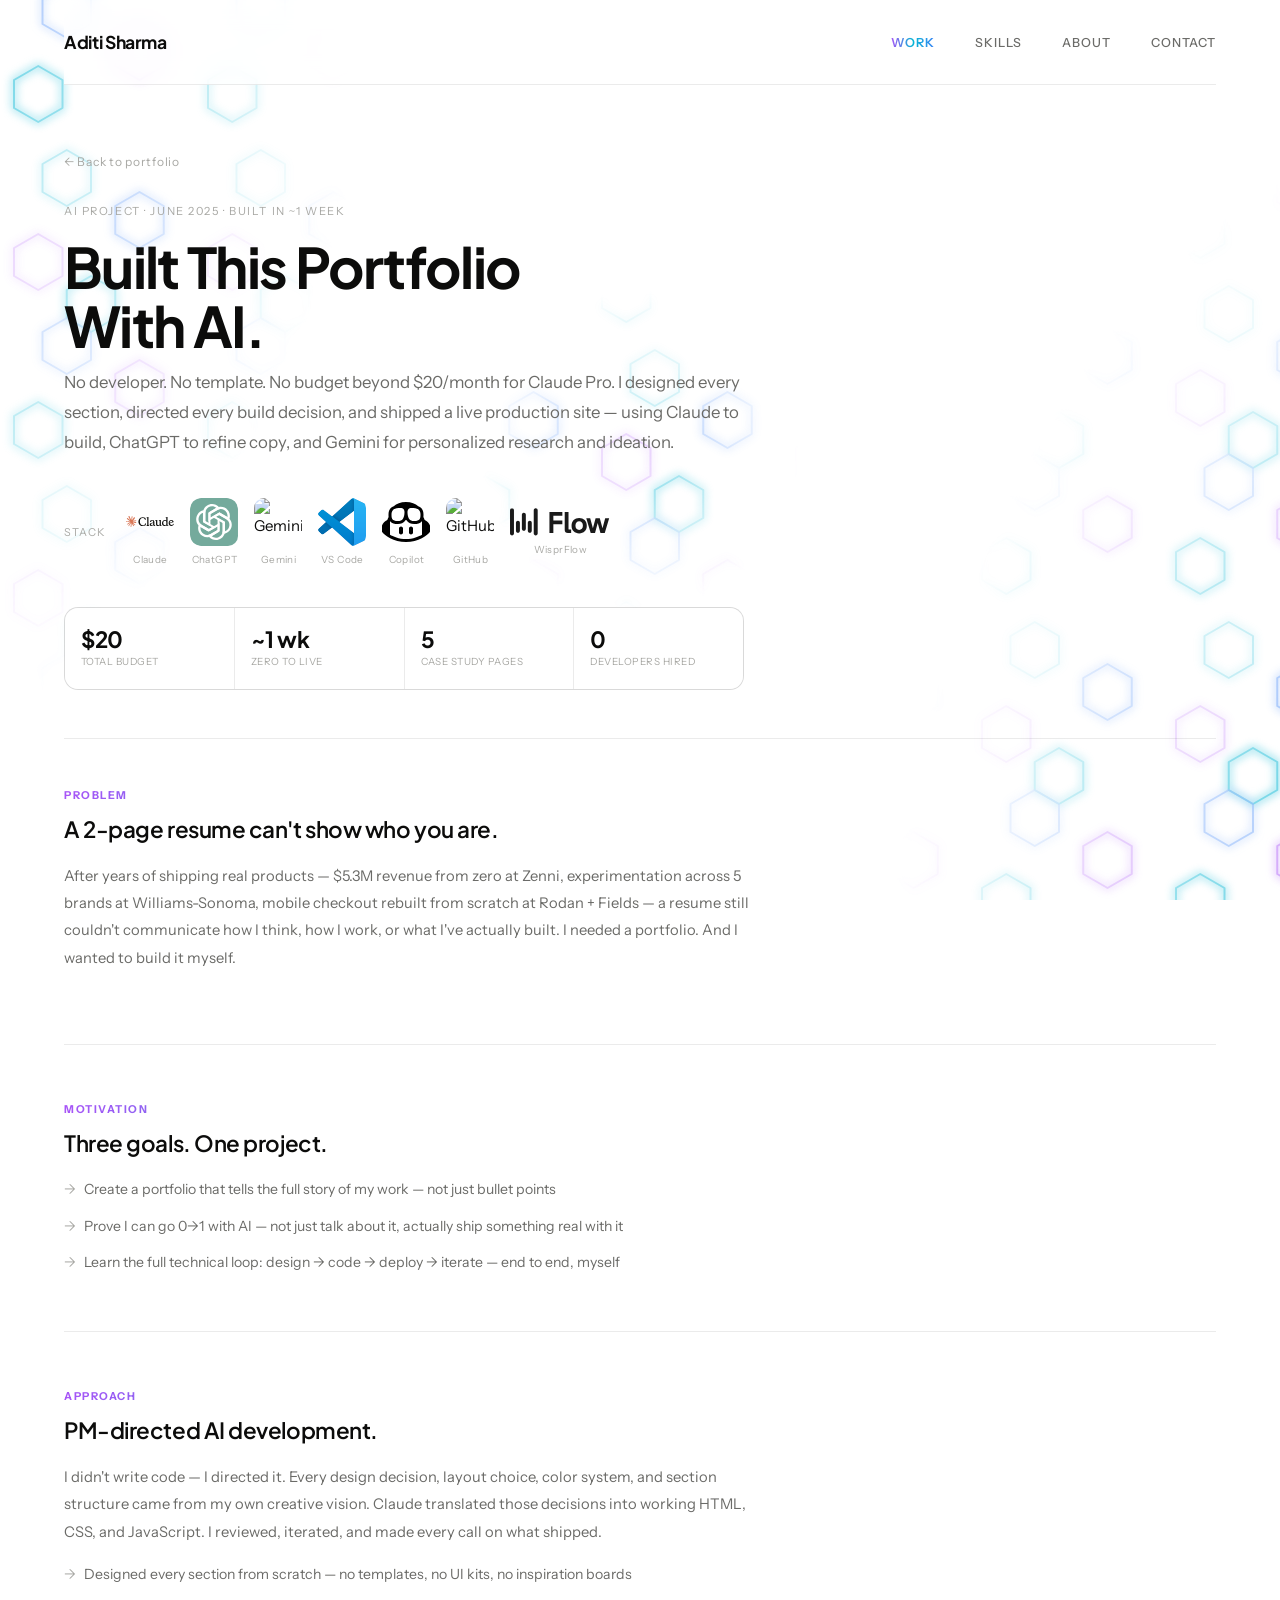
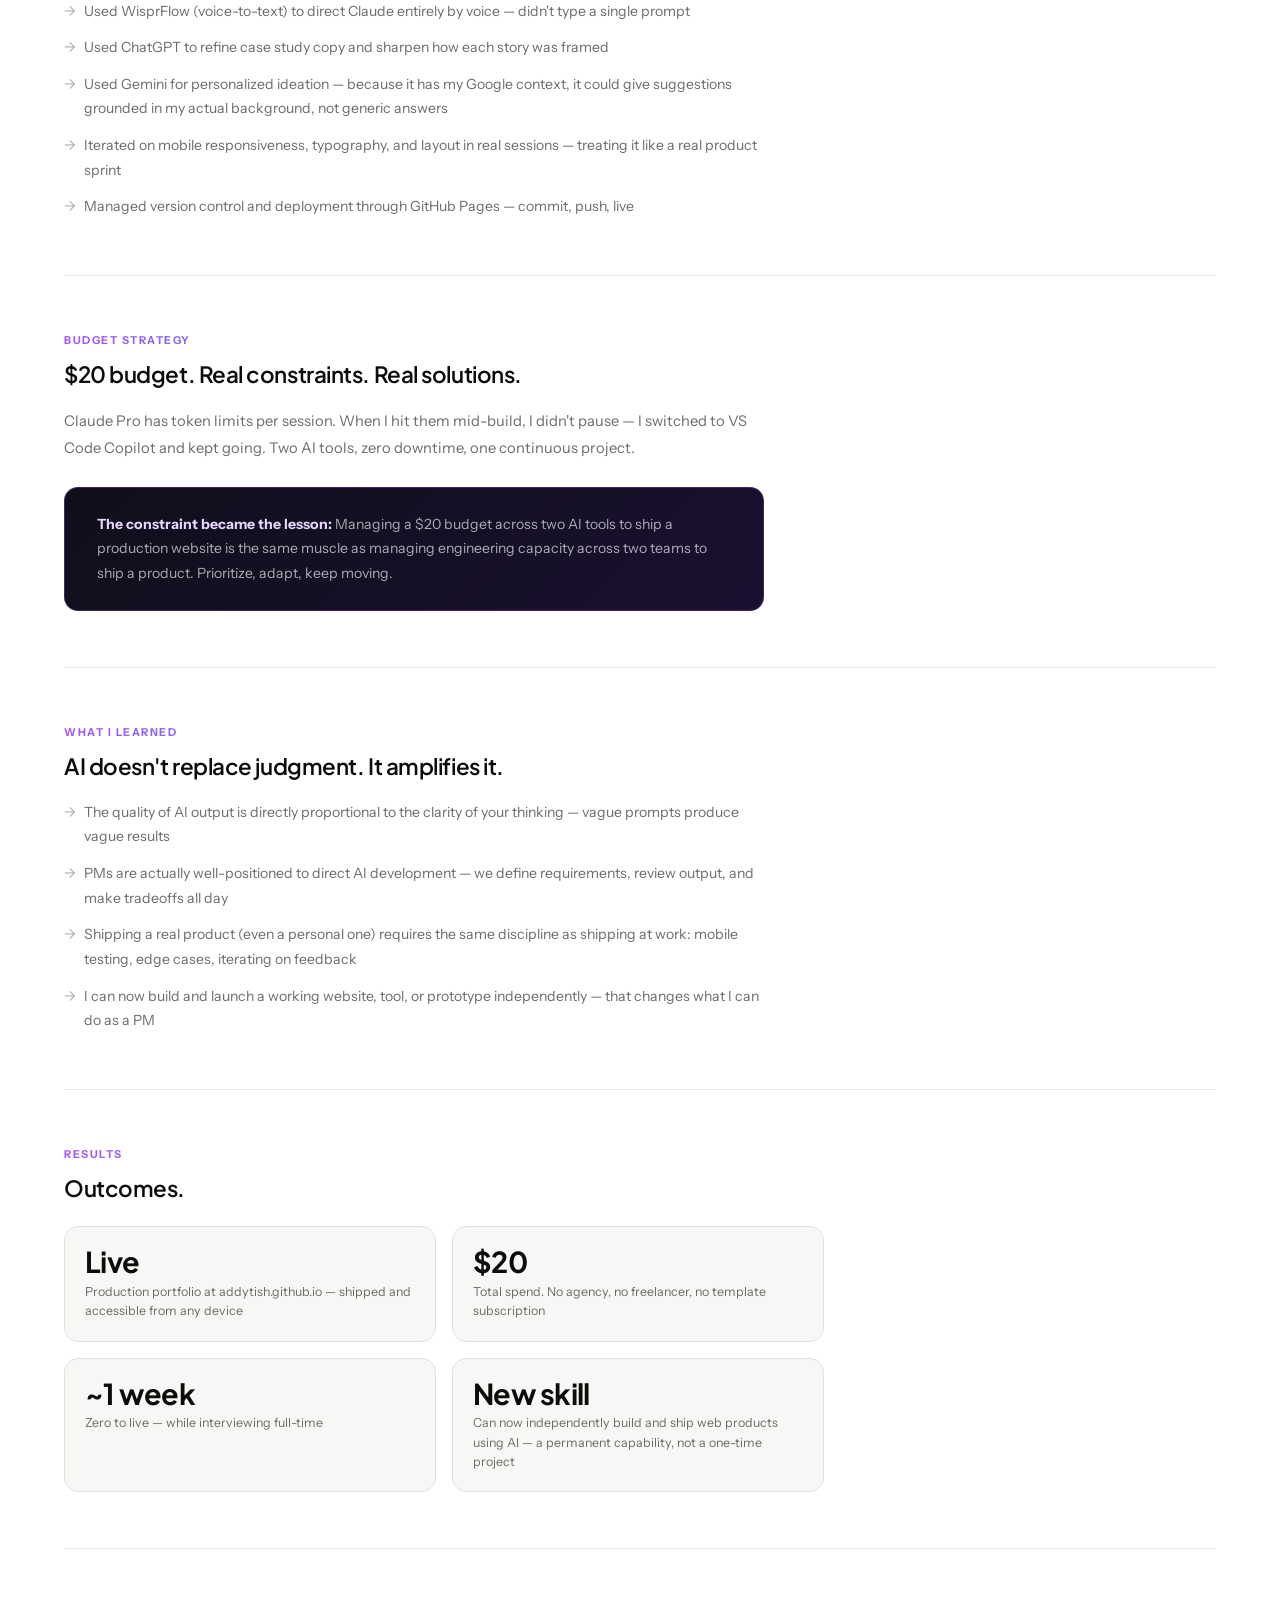
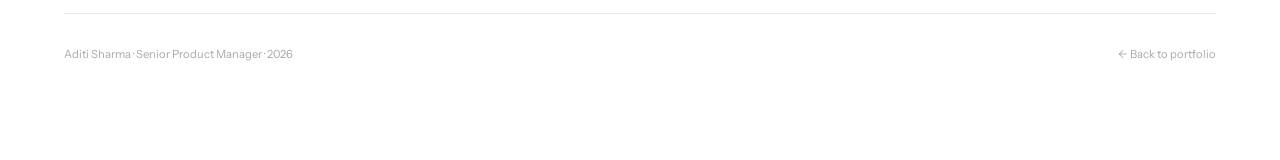
==== commit 1f049fa4: "Add real logos for all tools and fix AI card logo sizes - Added SVG logos: GTM, Looker, GA4, Salesfo" ====
--- a/ai-builder.html
+++ b/ai-builder.html
@@ -24,10 +24,11 @@
     .cs-summary{font-size:1.05rem;color:var(--gray-600);line-height:1.8;max-width:680px;margin-bottom:2.5rem}
     .ai-stack{display:flex;align-items:center;gap:1rem;flex-wrap:wrap;margin-bottom:2.5rem}
     .ai-stack-label{font-size:0.68rem;letter-spacing:0.1em;text-transform:uppercase;color:var(--gray-400);margin-right:0.25rem}
-    .ai-stack-logo{height:32px;width:32px;object-fit:contain;border-radius:8px}
-    .ai-stack-badge{height:32px;width:32px;display:flex;align-items:center;justify-content:center;border-radius:8px;font-size:0.55rem;font-weight:700;letter-spacing:0.02em;color:#fff}
-    .ai-stack-item{display:flex;flex-direction:column;align-items:center;gap:4px}
-    .ai-stack-item span{font-size:0.58rem;color:var(--gray-400);letter-spacing:0.04em;text-align:center}
+    .ai-stack-logo{height:48px;width:48px;object-fit:contain;border-radius:10px}
+    .ai-stack-logo--wordmark{height:28px;width:auto;max-width:130px;border-radius:0}
+    .ai-stack-badge{height:48px;width:48px;display:flex;align-items:center;justify-content:center;border-radius:10px;font-size:0.65rem;font-weight:700;letter-spacing:0.02em;color:#fff}
+    .ai-stack-item{display:flex;flex-direction:column;align-items:center;gap:6px}
+    .ai-stack-item span{font-size:0.62rem;color:var(--gray-400);letter-spacing:0.04em;text-align:center}
     .cs-metrics{display:grid;grid-template-columns:repeat(4,1fr);gap:1px;background:var(--line);border:0.5px solid var(--line);border-radius:14px;overflow:hidden;max-width:680px}
     .cs-metric{background:var(--white);padding:1.25rem 1rem}
     .cs-metric-val{font-family:var(--font-display);font-size:1.4rem;font-weight:700;color:var(--black);letter-spacing:-0.02em;line-height:1;margin-bottom:4px}
@@ -80,7 +81,7 @@
     <a href="index.html" class="cs-back">← Back to portfolio</a>
     <p class="cs-eyebrow">AI Project · June 2025 · Built in ~1 Week</p>
     <h1 class="cs-title">Built This Portfolio<br>With AI.</h1>
-    <p class="cs-summary">No developer. No template. No budget beyond $20/month for Claude Pro. I designed every section, directed every build decision, and shipped a live production site — entirely through AI-assisted development.</p>
+    <p class="cs-summary">No developer. No template. No budget beyond $20/month for Claude Pro. I designed every section, directed every build decision, and shipped a live production site — using Claude to build, ChatGPT to refine copy, and Gemini for personalized research and ideation.</p>
 
     <div class="ai-stack">
       <span class="ai-stack-label">Stack</span>
@@ -89,20 +90,28 @@
         <span>Claude</span>
       </div>
       <div class="ai-stack-item">
+        <img src="logos/chatgpt.svg" alt="ChatGPT" class="ai-stack-logo">
+        <span>ChatGPT</span>
+      </div>
+      <div class="ai-stack-item">
+        <img src="logos/gemini.svg" alt="Gemini" class="ai-stack-logo">
+        <span>Gemini</span>
+      </div>
+      <div class="ai-stack-item">
         <img src="logos/vscode.svg" alt="VS Code" class="ai-stack-logo">
         <span>VS Code</span>
       </div>
       <div class="ai-stack-item">
-        <div class="ai-stack-badge" style="background:#0078d4">Co</div>
+        <img src="logos/copilot.svg" alt="GitHub Copilot" class="ai-stack-logo">
         <span>Copilot</span>
       </div>
       <div class="ai-stack-item">
-        <img src="logos/github.svg" alt="GitHub" class="ai-stack-logo" style="background:#24292e;padding:4px;border-radius:8px">
+        <img src="logos/github.svg" alt="GitHub" class="ai-stack-logo">
         <span>GitHub</span>
       </div>
       <div class="ai-stack-item">
-        <div class="ai-stack-badge" style="background:#412991">W</div>
-        <span>Whisper</span>
+        <img src="logos/wisprflow.svg" alt="WisprFlow" class="ai-stack-logo ai-stack-logo--wordmark">
+        <span>WisprFlow</span>
       </div>
     </div>
 
@@ -136,7 +145,9 @@
     <p class="cs-body">I didn't write code — I directed it. Every design decision, layout choice, color system, and section structure came from my own creative vision. Claude translated those decisions into working HTML, CSS, and JavaScript. I reviewed, iterated, and made every call on what shipped.</p>
     <ul class="cs-bullets">
       <li>Designed every section from scratch — no templates, no UI kits, no inspiration boards</li>
-      <li>Used Whisper (OpenAI voice-to-text) to direct Claude entirely by voice — didn't type a single prompt</li>
+      <li>Used WisprFlow (voice-to-text) to direct Claude entirely by voice — didn't type a single prompt</li>
+      <li>Used ChatGPT to refine case study copy and sharpen how each story was framed</li>
+      <li>Used Gemini for personalized ideation — because it has my Google context, it could give suggestions grounded in my actual background, not generic answers</li>
       <li>Iterated on mobile responsiveness, typography, and layout in real sessions — treating it like a real product sprint</li>
       <li>Managed version control and deployment through GitHub Pages — commit, push, live</li>
     </ul>
--- a/style.css
+++ b/style.css
@@ -698,18 +698,6 @@
 }
 
 /* ── AI BUILDER CARD ── */
-.project-card--ai {
-  background: linear-gradient(135deg, #0f0f1a 0%, #1a1030 50%, #0d1a2e 100%);
-  border: 0.5px solid rgba(168,85,247,0.3);
-  box-shadow: 0 2px 12px rgba(168,85,247,0.1);
-}
-.project-card--ai:hover {
-  box-shadow: 0 8px 32px rgba(168,85,247,0.2);
-  border-color: rgba(168,85,247,0.5);
-}
-.project-card--ai .project-tag { color: rgba(168,85,247,0.7); }
-.project-card--ai .project-title { color: #fff; }
-.project-card--ai .project-desc { color: rgba(255,255,255,0.65); }
 .ai-tool-logos {
   display: flex;
   align-items: center;
@@ -718,33 +706,42 @@
   flex-wrap: wrap;
 }
 .ai-tool-logo {
-  height: 28px;
-  width: 28px;
+  height: 48px;
+  width: 48px;
   object-fit: contain;
-  border-radius: 6px;
+  border-radius: 10px;
   flex-shrink: 0;
 }
 .ai-tool-initial {
   display: flex;
   align-items: center;
   justify-content: center;
-  font-size: 0.6rem;
+  font-size: 0.65rem;
   font-weight: 700;
   letter-spacing: 0.02em;
-  border-radius: 6px;
-}
+  border-radius: 10px;
+}
+.ai-tool-logo--claude {
+  width: 60px;
+  height: 60px;
+}
+.ai-tool-logo--wordmark {
+  height: 28px;
+  width: auto;
+  max-width: 130px;
+  border-radius: 0;
+}
+
 .project-link--ai {
-  color: rgba(168,85,247,0.8);
-  border-bottom-color: rgba(168,85,247,0.3);
+  color: var(--gray-600);
+  border-bottom-color: var(--gray-200);
 }
 .project-link--ai:hover {
-  color: #c084fc;
-  border-bottom-color: #c084fc;
-}
-.metric--ai .metric-val { color: #e9d5ff; }
-.metric--ai .metric-label { color: rgba(168,85,247,0.6); }
-.project-arrow--ai { color: rgba(168,85,247,0.5); }
-.project-card--ai:hover .project-arrow--ai { color: #c084fc; }
+  color: var(--black);
+  border-bottom-color: var(--black);
+}
+.project-arrow--ai { color: var(--gray-400); }
+.project-card:hover .project-arrow--ai { color: var(--black); }
 
 /* ── SKILLS ── */
 .skills-section {
@@ -789,55 +786,52 @@
 
 /* Tools grid */
 .tools-grid {
-  display: grid;
-  grid-template-columns: repeat(4, 1fr);
-  gap: 0.75rem;
+  display: flex;
+  flex-wrap: wrap;
+  gap: 1.5rem 2rem;
+  align-items: center;
 }
 
 .tool-card {
   display: flex;
-  flex-direction: column;
-  align-items: center;
-  gap: 0.6rem;
-  padding: 1.25rem 1rem;
-  background: var(--white);
-  border: 0.5px solid var(--gray-200);
-  border-radius: var(--radius-lg);
-  text-align: center;
-  transition: box-shadow 0.2s, transform 0.2s;
-}
-
-.tool-card:hover {
-  box-shadow: 0 4px 16px rgba(0,0,0,0.08);
-  transform: translateY(-2px);
+  align-items: center;
+  gap: 0.5rem;
 }
 
 .tool-logo {
-  width: 36px;
-  height: 36px;
+  height: 22px;
+  width: auto;
+  max-width: 110px;
   object-fit: contain;
+  flex-shrink: 0;
 }
 
 .tool-initial {
   display: flex;
   align-items: center;
   justify-content: center;
-  border-radius: 8px;
+  border-radius: 5px;
   font-family: var(--font-display);
-  font-size: 0.7rem;
+  font-size: 0.55rem;
   font-weight: 700;
   letter-spacing: 0.02em;
   flex-shrink: 0;
+  width: 22px;
+  height: 22px;
 }
 
 .tool-name {
-  font-size: 0.75rem;
+  font-size: 0.82rem;
   font-weight: 500;
   color: var(--gray-600);
-  line-height: 1.3;
+  white-space: nowrap;
 }
 
 /* Expertise grid */
+.skills-section .tools-grid {
+  margin-bottom: 2.5rem;
+}
+
 .expertise-grid {
   display: grid;
   grid-template-columns: repeat(3, 1fr);
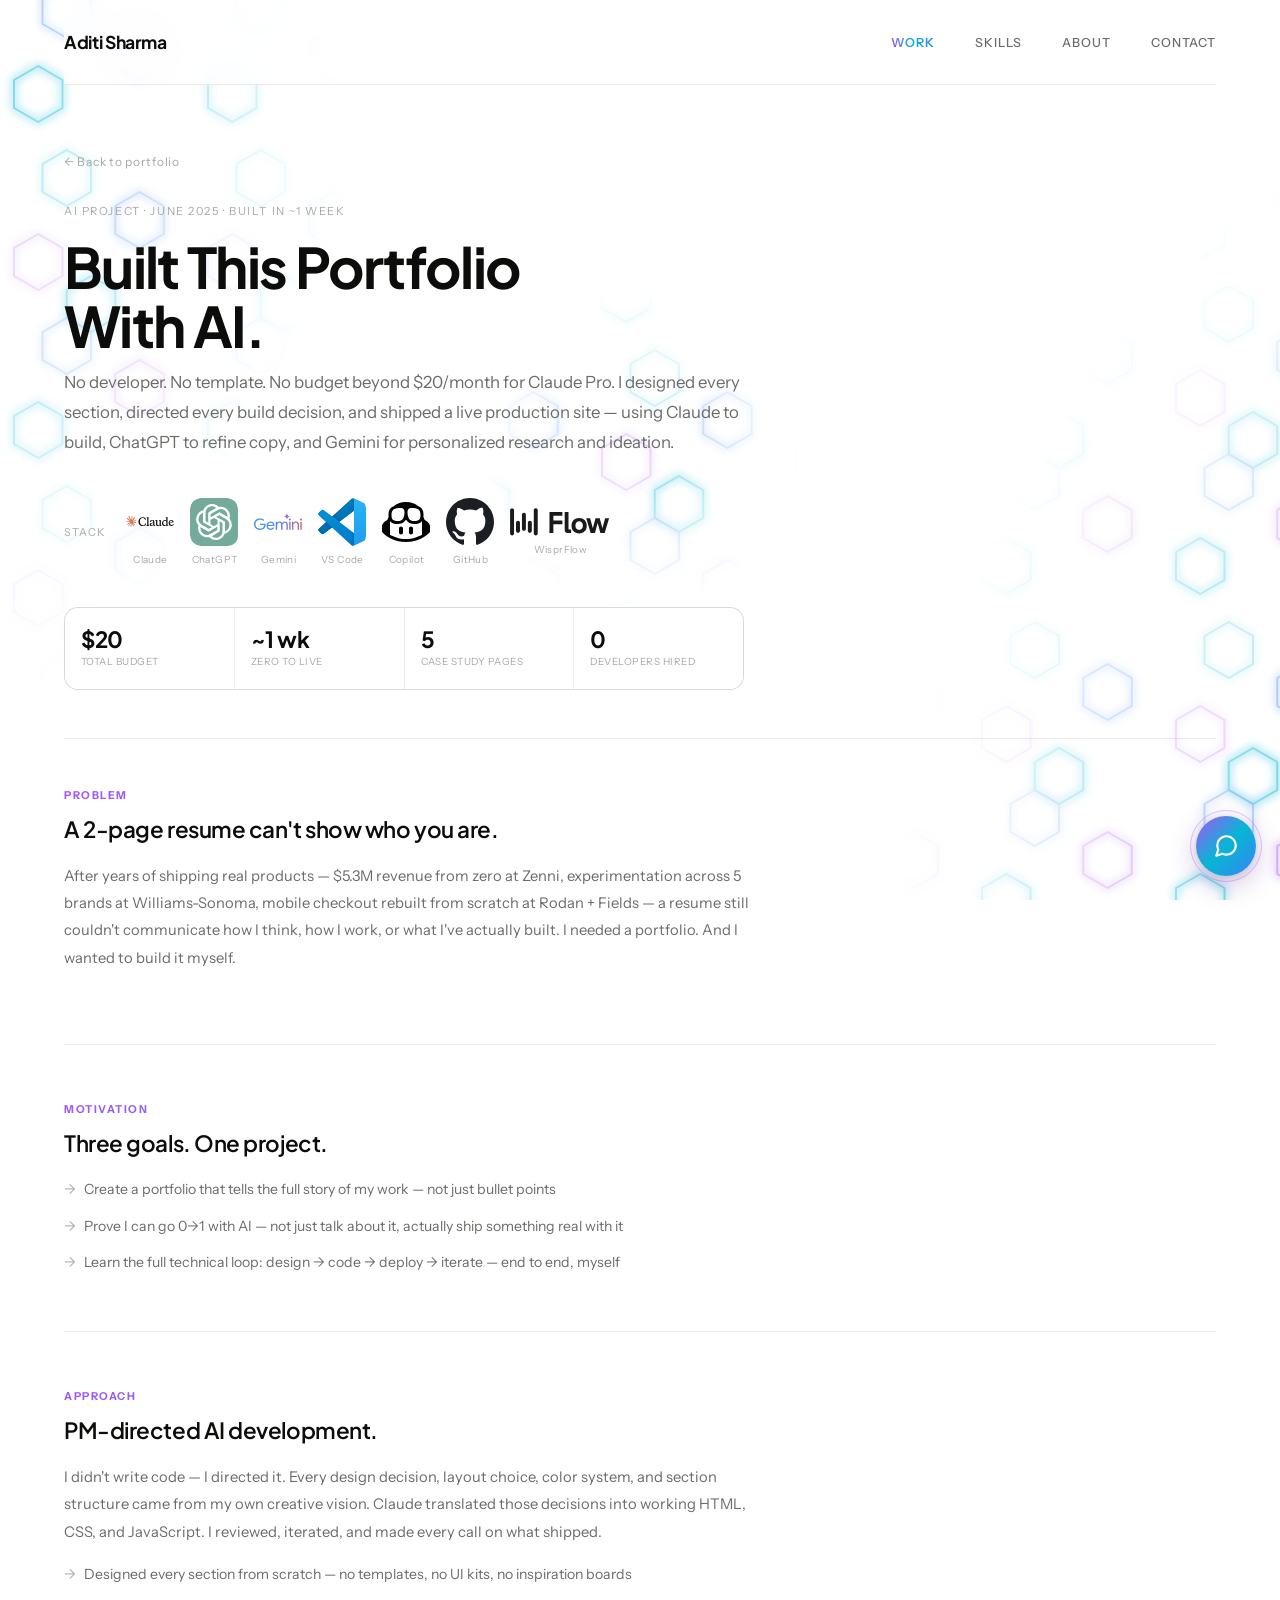
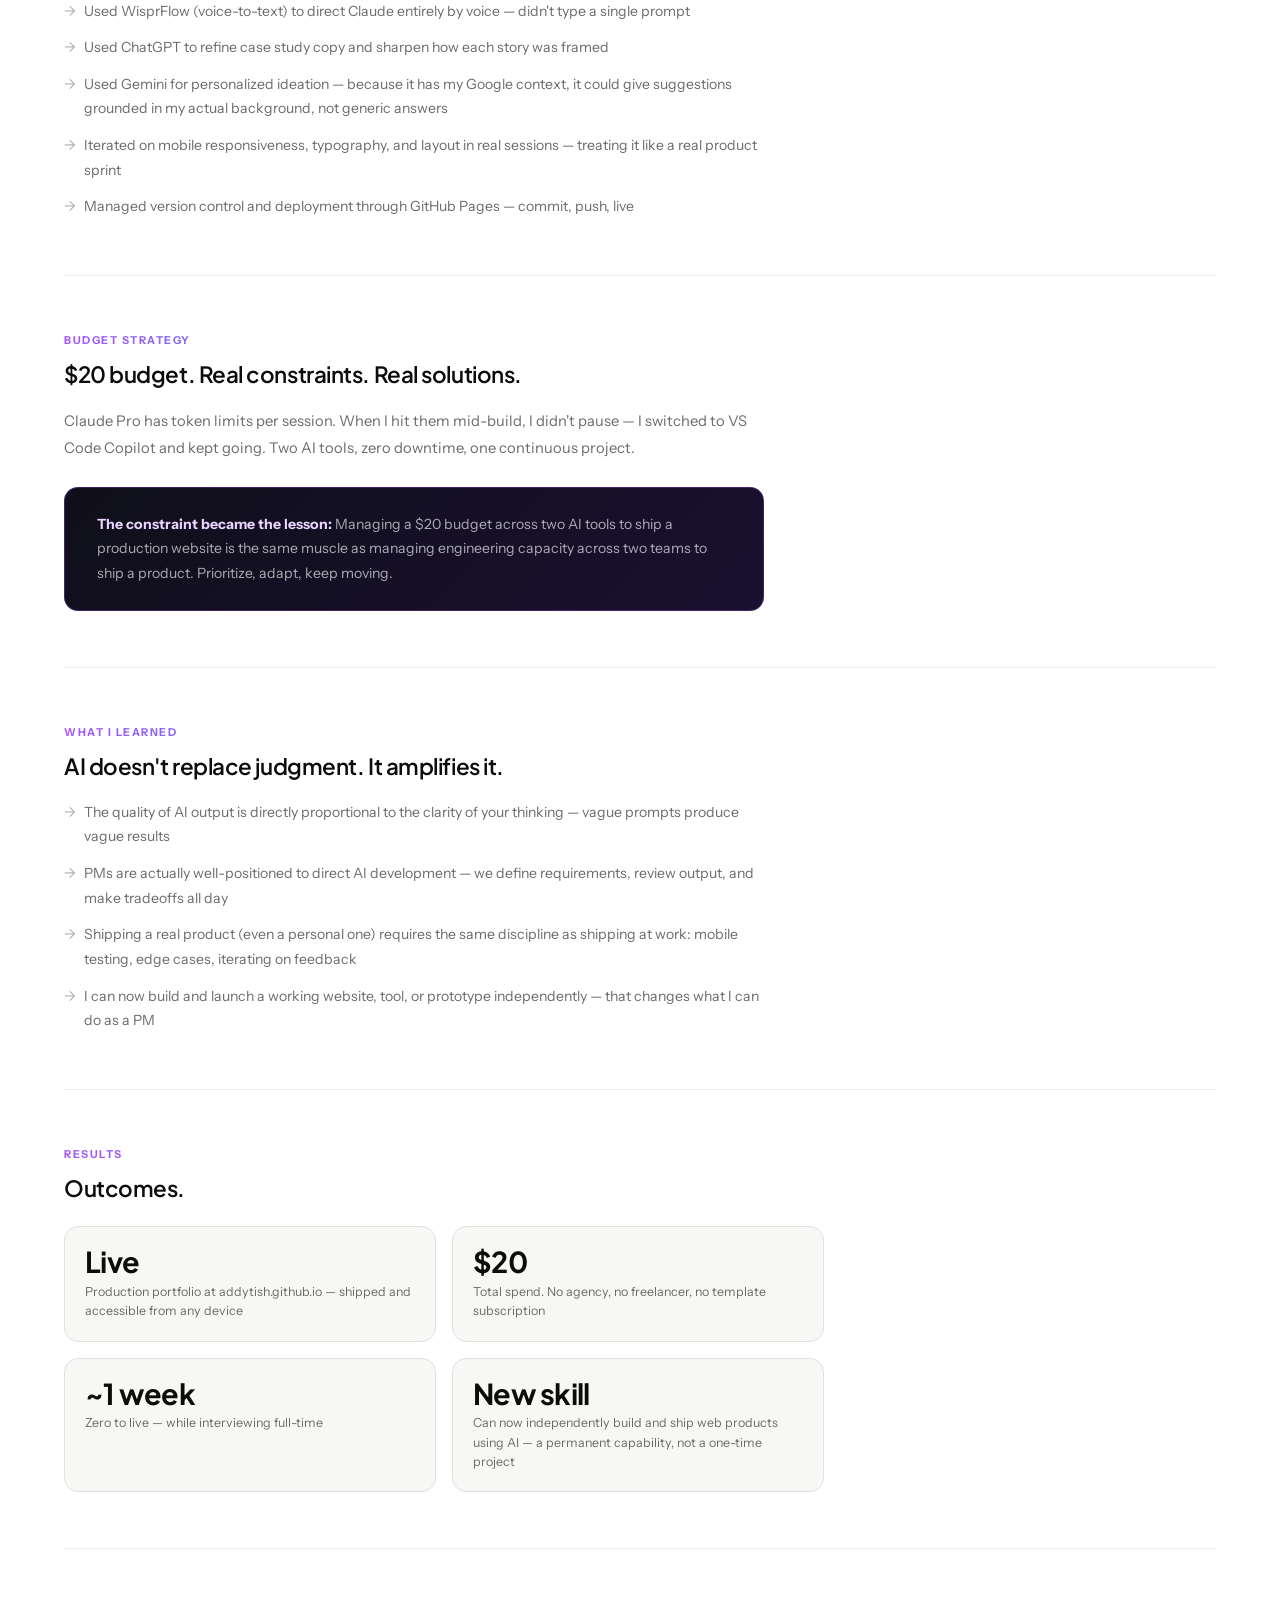
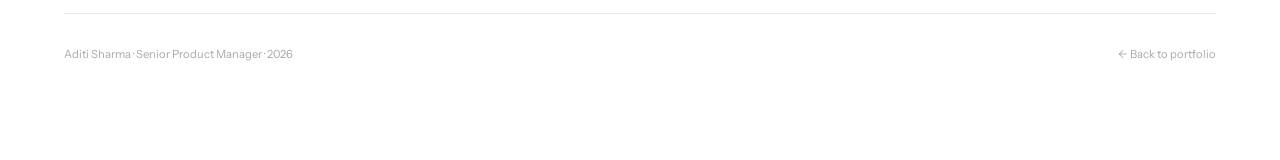
==== commit d1a0a113: "Add AI chat widget shell and current-role status card - Floating "Ask about Aditi" chat widget on al" ====
--- a/ai-builder.html
+++ b/ai-builder.html
@@ -8,6 +8,7 @@
   <link rel="preconnect" href="https://fonts.gstatic.com" crossorigin>
   <link href="https://fonts.googleapis.com/css2?family=Plus+Jakarta+Sans:wght@300;400;500;600;700&family=Instrument+Sans:wght@300;400;500&display=swap" rel="stylesheet">
   <link rel="stylesheet" href="style.css">
+  <link rel="stylesheet" href="chat-widget.css">
   <style>
     .cs-page{max-width:100%;margin:0 auto;padding:0 4rem 6rem}
     .cs-nav{display:flex;justify-content:space-between;align-items:center;padding:1.75rem 0;border-bottom:0.5px solid var(--line);margin-bottom:4rem;position:sticky;top:0;background:rgba(255,255,255,0.75);backdrop-filter:blur(12px);-webkit-backdrop-filter:blur(12px);z-index:10}
@@ -190,5 +191,6 @@
   </div>
 </div>
 <script src="bg-aurora.js"></script>
+<script src="chat-widget.js" defer></script>
 </body>
 </html>
--- a/style.css
+++ b/style.css
@@ -346,7 +346,7 @@
 
 /* ── PM OPERATING SYSTEM ── */
 .pmos-section {
-  margin: 5rem 0;
+  margin: 0.5rem 0 2rem;
   padding: 0;
 }
 
@@ -383,46 +383,138 @@
   color: var(--gray-600);
   line-height: 1.8;
   max-width: 560px;
-  margin: 0 auto 3.5rem;
+  margin: 0 auto 1rem;
   text-align: center;
 }
 
 .pmos-graph {
   position: relative;
-  display: grid;
-  grid-template-columns: repeat(4, 1fr);
-  gap: 2rem;
-  padding-top: 1rem;
-  align-items: start;
+  width: 672px;
+  height: 672px;
+  margin: 0 auto 1rem;
+  flex-shrink: 0;
+}
+
+.pmos-circle-svg {
+  position: absolute;
+  inset: 0;
+  width: 100%;
+  height: 100%;
+  pointer-events: none;
+  overflow: visible;
+}
+
+.pmos-center-panel {
+  position: absolute;
+  left: 50%;
+  top: 50%;
+  transform: translate(-50%, -50%);
+  width: 220px;
+  text-align: center;
+  pointer-events: none;
+  opacity: 1;
+  transition: opacity 0.35s ease;
+}
+
+.pmos-center-panel .pmos-node-num {
+  display: block;
+  margin-bottom: 4px;
+}
+
+.pmos-center-title {
+  font-family: var(--font-display);
+  font-size: 1.15rem;
+  font-weight: 600;
+  color: #0f0f19;
+  margin: 0 0 0.75rem;
+  line-height: 1.3;
+}
+
+.pmos-center-hint {
+  font-size: 0.75rem;
+  color: rgba(15,15,25,0.35);
+  margin: 0.5rem 0 0;
+}
+
+.pmos-howiwork {
+  display: flex;
+  flex-direction: column;
+  align-items: center;
+  transition: opacity 0.3s ease;
+}
+
+.pmos-center-detail {
+  display: flex;
+  flex-direction: column;
+  align-items: center;
+}
+
+.pmos-node.auto-active .pmos-doodle {
+  transform: scale(1.3);
+}
+
+.pmos-node.auto-active .pmos-node-title {
+  background: linear-gradient(90deg, #A855F7, #06B6D4, #3B82F6);
+  -webkit-background-clip: text;
+  -webkit-text-fill-color: transparent;
+  background-clip: text;
+  letter-spacing: 0.01em;
+}
+
+.pmos-center-panel.visible .pmos-howiwork {
+  display: none;
+}
+
+.pmos-howiwork-title {
+  font-family: var(--font-display);
+  font-size: 1.4rem;
+  font-weight: 600;
+  margin: 0;
+  background: linear-gradient(90deg, #A855F7, #06B6D4, #3B82F6);
+  -webkit-background-clip: text;
+  -webkit-text-fill-color: transparent;
+  background-clip: text;
+  letter-spacing: -0.01em;
 }
 
 .pmos-node {
-  position: relative;
-  z-index: 1;
-  background: #13131A;
-  border: 0.5px solid rgba(255,255,255,0.08);
-  border-radius: var(--radius-lg);
-  padding: 1.5rem;
-  box-shadow: 0 12px 30px rgba(12,12,11,0.12);
-  transition: border-color 0.3s, background 0.3s, box-shadow 0.3s;
+  position: absolute;
+  left: 50%;
+  top: 50%;
+  width: 115px;
+  margin-left: -57.5px;
+  margin-top: -57.5px;
+  transform-origin: 57.5px 57.5px;
+  transform: rotate(calc(var(--i, 0) * 45deg)) translateY(-272px) rotate(calc(var(--i, 0) * -45deg)) translateY(var(--down, 0px));
+  display: flex;
+  flex-direction: column;
+  align-items: center;
+  justify-content: flex-start;
+  text-align: center;
+  gap: 0.3rem;
+  padding: 0.4rem;
   cursor: pointer;
-}
-
-.pmos-node--offset {
-  transform: translateY(2.5rem);
+  background: none;
+  border: none;
+  z-index: 2;
 }
 
 .pmos-node:hover,
 .pmos-node.active {
-  border-color: rgba(255,255,255,0.2);
-  background: #1A1A22;
-  box-shadow: 0 16px 40px rgba(12,12,11,0.18);
+  background: none;
+  border: none;
+  box-shadow: none;
+}
+
+.pmos-node-detail {
+  display: none;
 }
 
 .pmos-node-top {
   display: flex;
-  align-items: center;
-  gap: 0.75rem;
+  flex-direction: column;
+  align-items: center;
+  gap: 0.5rem;
 }
 
 .pmos-node-icon {
@@ -442,6 +534,130 @@
   height: 18px;
 }
 
+/* PM OS character illustration */
+.pmos-doodle {
+  flex-shrink: 0;
+  transition: transform 0.4s cubic-bezier(0.34, 1.56, 0.64, 1);
+}
+
+.pmos-node:hover .pmos-doodle,
+.pmos-node.active .pmos-doodle {
+  transform: scale(1.3);
+}
+
+.pmos-notion-char {
+  width: 75px;
+  height: auto;
+  display: block;
+  mix-blend-mode: multiply;
+}
+
+.pmos-node-title {
+  transition: background 0.3s ease, letter-spacing 0.3s ease;
+}
+
+.pmos-node:hover .pmos-node-title,
+.pmos-node.active .pmos-node-title {
+  background: linear-gradient(90deg, #A855F7, #06B6D4, #3B82F6);
+  -webkit-background-clip: text;
+  -webkit-text-fill-color: transparent;
+  background-clip: text;
+  letter-spacing: 0.01em;
+}
+
+@keyframes pmos-reach {
+  0%, 60%, 100% { transform: translateY(0) rotate(0deg) scaleX(1); }
+  20%           { transform: translateY(-6px) rotate(-3deg) scaleX(1.04); }
+  40%           { transform: translateY(-4px) rotate(-2deg) scaleX(1.02); }
+}
+
+@keyframes pmos-float {
+  0%, 100% { transform: translateY(0); }
+  50% { transform: translateY(-8px); }
+}
+
+@keyframes face-blink {
+  0%, 87%, 100% { opacity: 1; }
+  90%, 96%      { opacity: 0; }
+}
+
+@keyframes face-blink-closed {
+  0%, 87%, 100% { opacity: 0; }
+  90%, 96%      { opacity: 1; }
+}
+
+@keyframes pmos-place-card {
+  0%, 55%, 100% { transform: translate(0, 0) rotate(0deg); }
+  25%           { transform: translate(4px, -7px) rotate(-5deg); }
+  40%           { transform: translate(4px, -7px) rotate(-5deg); }
+}
+
+.pmos-char-float {
+  animation: pmos-float 3.5s ease-in-out infinite;
+}
+
+.pmos-notion-char.pmos-char-float {
+  animation: pmos-float 3.5s ease-in-out infinite, pmos-reach 4s ease-in-out infinite;
+}
+
+.face-eye-open {
+  animation: face-blink var(--bd, 4s) var(--bda, 0s) infinite;
+}
+
+.face-eye-closed {
+  animation: face-blink-closed var(--bd, 4s) var(--bda, 0s) infinite;
+}
+
+.pmos-place-card {
+  animation: pmos-place-card 3.2s ease-in-out var(--pd, 0s) infinite;
+  transform-origin: center;
+}
+
+@media (prefers-reduced-motion: reduce) {
+  .pmos-char-float,
+  .pmos-notion-char,
+  .face-eye-open,
+  .face-eye-closed,
+  .pmos-place-card { animation: none !important; }
+  .face-eye-closed { opacity: 0 !important; }
+}
+
+/* Step number */
+.pmos-node-num {
+  font-size: 0.58rem;
+  letter-spacing: 0.14em;
+  text-transform: uppercase;
+  background: linear-gradient(90deg, #A855F7, #06B6D4);
+  -webkit-background-clip: text;
+  -webkit-text-fill-color: transparent;
+  background-clip: text;
+  font-weight: 700;
+  margin-bottom: 2px;
+  display: block;
+}
+
+/* Bullet list inside node */
+.pmos-node-list {
+  list-style: none;
+  display: flex;
+  flex-direction: column;
+  gap: 0.45rem;
+}
+.pmos-node-list li {
+  font-size: 0.8rem;
+  color: rgba(15,15,25,0.65);
+  line-height: 1.5;
+  padding-left: 1rem;
+  position: relative;
+}
+.pmos-node-list li::before {
+  content: '→';
+  position: absolute;
+  left: 0;
+  color: #A855F7;
+  font-size: 0.7rem;
+}
+
 .pmos-node-meta {
   display: flex;
   flex-direction: column;
@@ -452,15 +668,16 @@
   font-size: 0.6rem;
   letter-spacing: 0.12em;
   text-transform: uppercase;
-  color: rgba(255,255,255,0.35);
+  color: rgba(15,15,25,0.45);
 }
 
 .pmos-node-title {
   font-family: var(--font-display);
-  font-size: 1.05rem;
+  font-size: 0.95rem;
   font-weight: 600;
-  color: var(--white);
+  color: #0f0f19;
   letter-spacing: -0.01em;
+  word-break: break-word;
 }
 
 .pmos-node-detail {
@@ -516,15 +733,237 @@
   font-style: italic;
 }
 
+/* ── TESTIMONIAL BUBBLES ── */
+.pmos-testimonials {
+  position: absolute;
+  top: 160px;
+  height: 600px;
+  width: 200px;
+  display: flex;
+  flex-direction: column;
+  justify-content: space-between;
+  z-index: 1;
+  pointer-events: none;
+}
+
+.pmos-testimonials--left { left: 0; }
+.pmos-testimonials--right { right: 0; }
+
+.pmos-testimonials--left .pmos-bubble:nth-child(2) { margin-top: 1.5rem; }
+.pmos-testimonials--left .pmos-bubble:nth-child(3) { margin-top: -0.75rem; }
+.pmos-testimonials--right .pmos-bubble:nth-child(2) { margin-top: -1rem; }
+.pmos-testimonials--right .pmos-bubble:nth-child(3) { margin-top: 1rem; }
+
+.pmos-bubble {
+  position: relative;
+  background: rgba(255,255,255,0.7);
+  border: 1px solid rgba(15,15,25,0.06);
+  box-shadow: 0 8px 24px rgba(15,15,25,0.06);
+  border-radius: 16px;
+  padding: 1rem 1.1rem 1.4rem;
+  pointer-events: auto;
+  animation: pmos-bubble-float 3s ease-in-out infinite;
+  animation-delay: var(--bd, 0s);
+}
+
+.pmos-bubble-li {
+  position: absolute;
+  right: 10px;
+  bottom: 10px;
+  width: 16px;
+  height: 16px;
+  opacity: 0.55;
+}
+
+.pmos-bubble-quote {
+  font-size: 0.82rem;
+  line-height: 1.55;
+  color: #1a1a24;
+  margin: 0 0 0.5rem;
+}
+
+.pmos-bubble-attr {
+  font-size: 0.68rem;
+  color: rgba(15,15,25,0.45);
+  line-height: 1.4;
+}
+
+@keyframes pmos-bubble-float {
+  0%, 100% { transform: translateY(0); }
+  50% { transform: translateY(-4px); }
+}
+
+@media (prefers-reduced-motion: reduce) {
+  .pmos-bubble { animation: none; }
+}
+
+@media (max-width: 1199px) {
+  .pmos-testimonials {
+    position: static;
+    top: auto;
+    height: auto;
+    width: 100%;
+    display: grid;
+    grid-template-columns: 1fr 1fr;
+    gap: 1rem;
+    margin-top: 1.5rem;
+  }
+  .pmos-testimonials--left .pmos-bubble:nth-child(2),
+  .pmos-testimonials--left .pmos-bubble:nth-child(3),
+  .pmos-testimonials--right .pmos-bubble:nth-child(2),
+  .pmos-testimonials--right .pmos-bubble:nth-child(3) {
+    margin-top: 0;
+  }
+  .pmos-testimonials--right { order: 2; }
+}
+
+@media (max-width: 767px) {
+  .pmos-testimonials { display: none; }
+}
+
+/* ── TAP DETAIL PANEL + QUOTES CRAWLER (mobile/tablet only) ── */
+.pmos-mobile-detail { display: none; }
+.quotes-marquee-block { display: none; }
+
+@media (max-width: 900px) {
+  .pmos-node-detail { display: none !important; }
+  .pmos-mobile-detail:not([hidden]) {
+    display: block;
+    grid-column: 1 / -1;
+    background: var(--white, #fff);
+    border: 1px solid rgba(168,85,247,0.25);
+    border-radius: 14px;
+    padding: 1.1rem 1.25rem;
+    box-shadow: 0 6px 20px rgba(15,15,25,0.07);
+  }
+  .pmos-mobile-detail .pmos-node-num {
+    font-size: 0.7rem;
+    color: #A855F7;
+    display: block;
+    margin-bottom: 0.2rem;
+  }
+  .pmos-mobile-detail-title {
+    font-family: var(--font-display);
+    font-size: 1.05rem;
+    font-weight: 600;
+    color: var(--black, #111);
+    margin: 0 0 0.5rem;
+  }
+  .pmos-mobile-detail .pmos-node-list { text-align: left; }
+
+  .quotes-marquee-block { display: block; margin-top: 2.5rem; }
+  .quotes-marquee-label {
+    font-size: 0.7rem;
+    letter-spacing: 0.14em;
+    text-transform: uppercase;
+    color: var(--gray-400, #9CA3AF);
+    font-weight: 500;
+    margin: 0 0 1rem;
+    text-align: center;
+  }
+  .quotes-marquee-wrap {
+    overflow: hidden;
+    mask-image: linear-gradient(to right, transparent 0%, black 8%, black 92%, transparent 100%);
+    -webkit-mask-image: linear-gradient(to right, transparent 0%, black 8%, black 92%, transparent 100%);
+  }
+  .quotes-track {
+    display: flex;
+    align-items: stretch;
+    gap: 1rem;
+    width: max-content;
+    animation: marquee-scroll 45s linear infinite;
+    padding: 0.5rem 0;
+  }
+  .quotes-marquee-wrap:hover .quotes-track,
+  .quotes-marquee-wrap:active .quotes-track {
+    animation-play-state: paused;
+  }
+  .quote-card {
+    position: relative;
+    width: 280px;
+    flex-shrink: 0;
+    margin: 0;
+    display: flex;
+    flex-direction: column;
+    background: rgba(255,255,255,0.85);
+    border: 1px solid rgba(15,15,25,0.06);
+    box-shadow: 0 8px 24px rgba(15,15,25,0.06);
+    border-radius: 16px;
+    padding: 1rem 1.1rem 1.1rem;
+  }
+  .quote-card .pmos-bubble-attr {
+    margin-top: auto;
+    padding-top: 0.75rem;
+    padding-right: 2rem;
+  }
+  @media (prefers-reduced-motion: reduce) {
+    .quotes-track { animation: none; }
+  }
+}
+
 /* ── WORK SECTION ── */
 .work-section {
-  margin: 0 0 8rem;
+  margin: 0 0 3rem;
 }
 
 .project-grid {
   display: grid;
   grid-template-columns: 1fr 1fr;
   gap: 2rem;
+}
+.project-card--full {
+  grid-column: 1 / -1;
+}
+
+/* ── CURRENT ROLE CARD ── */
+.project-card.project-card--current {
+  border: 1.5px dashed rgba(168,85,247,0.35);
+  background:
+    linear-gradient(135deg, rgba(168,85,247,0.05), rgba(6,182,212,0.05), rgba(59,130,246,0.05)),
+    var(--white);
+  box-shadow: none;
+}
+.project-card--current .project-desc { max-width: 640px; }
+
+.current-badge {
+  display: inline-flex;
+  align-items: center;
+  gap: 0.5rem;
+  background: var(--white);
+  border: 1px solid var(--line);
+  border-radius: var(--radius-pill);
+  padding: 0.4rem 0.9rem 0.4rem 0.7rem;
+  font-size: 0.7rem;
+  font-weight: 600;
+  letter-spacing: 0.02em;
+  color: var(--gray-800);
+  margin-bottom: 1.1rem;
+}
+.current-badge-dot {
+  width: 7px;
+  height: 7px;
+  border-radius: 50%;
+  flex-shrink: 0;
+  background: linear-gradient(135deg, #A855F7, #06B6D4, #3B82F6);
+  animation: current-badge-pulse 1.8s ease-in-out infinite;
+}
+@keyframes current-badge-pulse {
+  0%, 100% { opacity: 1; transform: scale(1); }
+  50% { opacity: 0.4; transform: scale(0.7); }
+}
+@media (prefers-reduced-motion: reduce) {
+  .current-badge-dot { animation: none; }
+}
+
+/* ── SCROLL FLY-IN ── */
+.card-hidden {
+  opacity: 0;
+  transform: translateY(40px);
+  transition: opacity 0.45s cubic-bezier(0.22,1,0.36,1), transform 0.45s cubic-bezier(0.22,1,0.36,1);
+}
+.card-hidden.card-visible {
+  opacity: 1;
+  transform: translateY(0);
 }
 
 /* ── PROJECT CARD ── */
@@ -538,7 +977,7 @@
   flex-direction: column;
   justify-content: space-between;
   min-height: 300px;
-  transition: transform var(--transition), box-shadow var(--transition);
+  transition: transform var(--transition), box-shadow var(--transition), opacity 0.45s cubic-bezier(0.22,1,0.36,1);
   cursor: pointer;
 }
 
@@ -706,10 +1145,10 @@
   flex-wrap: wrap;
 }
 .ai-tool-logo {
-  height: 48px;
-  width: 48px;
+  height: 34px;
+  width: 34px;
   object-fit: contain;
-  border-radius: 10px;
+  border-radius: 8px;
   flex-shrink: 0;
 }
 .ai-tool-initial {
@@ -719,16 +1158,16 @@
   font-size: 0.65rem;
   font-weight: 700;
   letter-spacing: 0.02em;
-  border-radius: 10px;
+  border-radius: 8px;
 }
 .ai-tool-logo--claude {
-  width: 60px;
-  height: 60px;
+  width: 42px;
+  height: 42px;
 }
 .ai-tool-logo--wordmark {
-  height: 28px;
+  height: 20px;
   width: auto;
-  max-width: 130px;
+  max-width: 90px;
   border-radius: 0;
 }
 
@@ -745,7 +1184,7 @@
 
 /* ── SKILLS ── */
 .skills-section {
-  margin-bottom: 1rem;
+  margin: 5rem 0 1rem;
   padding: 0 0;
 }
 
@@ -785,6 +1224,29 @@
 .skills-panel.active { display: block; }
 
 /* Tools grid */
+/* ── TOOLS MARQUEE ── */
+.tools-marquee-wrap {
+  overflow: hidden;
+  mask-image: linear-gradient(to right, transparent 0%, black 8%, black 92%, transparent 100%);
+  -webkit-mask-image: linear-gradient(to right, transparent 0%, black 8%, black 92%, transparent 100%);
+  margin: 0 -1rem;
+}
+.tools-track {
+  display: flex;
+  align-items: center;
+  gap: 2.5rem;
+  width: max-content;
+  animation: marquee-scroll 28s linear infinite;
+  padding: 0.5rem 1rem;
+}
+.tools-marquee-wrap:hover .tools-track {
+  animation-play-state: paused;
+}
+@keyframes marquee-scroll {
+  from { transform: translateX(0); }
+  to   { transform: translateX(-50%); }
+}
+
 .tools-grid {
   display: flex;
   flex-wrap: wrap;
@@ -804,6 +1266,11 @@
   max-width: 110px;
   object-fit: contain;
   flex-shrink: 0;
+}
+
+.tool-logo--wordmark {
+  height: 16px;
+  max-width: 90px;
 }
 
 .tool-initial {
@@ -1242,18 +1709,98 @@
 
 /* ── RESPONSIVE ── */
 @media (max-width: 960px) {
-  .pmos-graph { grid-template-columns: 1fr 1fr; }
-  .pmos-node--offset { transform: none; }
   .page { padding: 0 2.5rem 5rem; }
   .hero-headline { font-size: clamp(2.4rem, 7vw, 4rem); }
   .tools-grid { grid-template-columns: repeat(3, minmax(0, 1fr)); }
   .expertise-grid { grid-template-columns: repeat(2, minmax(0, 1fr)); }
 }
 
+/* ── TABLET ── */
+@media (max-width: 900px) {
+  /* PM OS circle → linear list (same treatment as mobile) */
+  .pmos-section { margin: 3rem 0; }
+  .pmos-testimonials { display: none; }
+  .pmos-graph {
+    width: 100%;
+    height: auto;
+    display: grid;
+    grid-template-columns: 1fr 1fr;
+    gap: 2rem 3rem;
+    align-items: start;
+  }
+  .pmos-node {
+    position: static;
+    margin: 0;
+    transform: none !important;
+    transform-origin: unset;
+    width: 100%;
+    flex-direction: row;
+    align-items: center;
+    gap: 1rem;
+    text-align: left;
+  }
+  .pmos-node-top {
+    flex-direction: row;
+    align-items: center;
+    gap: 0.75rem;
+    flex-shrink: 0;
+  }
+  .pmos-notion-char { width: 60px; }
+  .pmos-center-panel { display: none; }
+  .pmos-circle-svg { display: none; }
+  /* project cards stay 2-col on tablet */
+  .project-grid { grid-template-columns: repeat(2, minmax(0, 1fr)); }
+  .project-card--wide { grid-column: span 2; }
+  /* about: stack photo + text */
+  .about-section { grid-template-columns: minmax(0, 1fr); }
+  /* contact: single col */
+  .contact-grid { grid-template-columns: minmax(0, 1fr); }
+  .contact-form { grid-template-columns: minmax(0, 1fr); }
+  .form-group--full, .form-submit { grid-column: span 1; }
+}
+
 @media (max-width: 700px) {
   .page { padding: 0 1.25rem 4rem; overflow-x: hidden; }
-  .pmos-section { margin: 3rem -1.25rem; padding: 3rem 1.25rem; }
-  .pmos-graph { grid-template-columns: minmax(0, 1fr); }
+  .pmos-section { margin: 3rem -1.25rem 1rem; padding: 3rem 1.25rem 1.5rem; }
+  .skills-section { margin-top: 2.5rem; }
+  .pmos-graph {
+    width: 100%;
+    height: auto;
+    display: grid;
+    grid-template-columns: 1fr 1fr;
+    gap: 0.75rem;
+    align-items: stretch;
+  }
+  .pmos-node {
+    position: static;
+    margin: 0;
+    transform: none !important;
+    transform-origin: unset;
+    width: 100%;
+    flex-direction: column;
+    align-items: center;
+    justify-content: flex-start;
+    gap: 0.4rem;
+    text-align: center;
+    background: rgba(255,255,255,0.7);
+    border: 1px solid rgba(15,15,25,0.07);
+    border-radius: 14px;
+    padding: 1rem 0.6rem;
+    cursor: pointer;
+  }
+  .pmos-node.active {
+    border-color: #A855F7;
+    box-shadow: 0 4px 16px rgba(168,85,247,0.15);
+  }
+  .pmos-node-top {
+    flex-direction: column;
+    align-items: center;
+    gap: 0.4rem;
+    flex-shrink: 0;
+  }
+  .pmos-node-title { font-size: 0.8rem; line-height: 1.3; }
+  .pmos-notion-char { width: 56px; }
+  .pmos-center-panel { display: none; }
   .nav { flex-wrap: wrap; gap: 0.75rem; padding: 1.25rem 0; margin-bottom: 2rem; }
   .nav-links { gap: 1.1rem; flex-wrap: wrap; }
   .hero { padding: 2rem 0 1.5rem; }
--- a/chat-widget.css
+++ b/chat-widget.css
@@ -0,0 +1,310 @@
+/* ============================================================
+   ADITI SHARMA — AI CHAT WIDGET
+   Matches style.css design tokens (Plus Jakarta Sans / Instrument Sans,
+   off-white/black palette, brand gradient #A855F7→#06B6D4→#3B82F6)
+   ============================================================ */
+
+#aic-root {
+  position: fixed;
+  right: 24px;
+  bottom: 24px;
+  z-index: 9999;
+  font-family: var(--font-body, 'Instrument Sans', sans-serif);
+}
+
+/* ── LAUNCHER BUTTON ── */
+.aic-launcher {
+  position: relative;
+  width: 60px;
+  height: 60px;
+  border-radius: 50%;
+  border: none;
+  cursor: pointer;
+  background: linear-gradient(135deg, #A855F7, #06B6D4, #3B82F6);
+  box-shadow: 0 8px 28px rgba(88, 28, 135, 0.28), 0 2px 8px rgba(0,0,0,0.12);
+  display: flex;
+  align-items: center;
+  justify-content: center;
+  transition: transform 0.25s cubic-bezier(0.22,1,0.36,1), box-shadow 0.25s ease;
+}
+.aic-launcher:hover {
+  transform: scale(1.06);
+  box-shadow: 0 10px 32px rgba(88, 28, 135, 0.36), 0 2px 8px rgba(0,0,0,0.14);
+}
+.aic-launcher svg { width: 26px; height: 26px; }
+.aic-launcher .aic-icon-close { display: none; }
+#aic-root.aic-open .aic-launcher .aic-icon-chat { display: none; }
+#aic-root.aic-open .aic-launcher .aic-icon-close { display: block; }
+
+.aic-launcher-ring {
+  position: absolute;
+  inset: -6px;
+  border-radius: 50%;
+  border: 1.5px solid rgba(168,85,247,0.35);
+  animation: aic-pulse 2.4s ease-out infinite;
+  pointer-events: none;
+}
+@keyframes aic-pulse {
+  0%   { transform: scale(0.92); opacity: 0.9; }
+  70%  { transform: scale(1.35); opacity: 0; }
+  100% { transform: scale(1.35); opacity: 0; }
+}
+#aic-root.aic-open .aic-launcher-ring,
+#aic-root.aic-dismissed-pulse .aic-launcher-ring { display: none; }
+
+.aic-teaser {
+  position: absolute;
+  right: 72px;
+  bottom: 14px;
+  white-space: nowrap;
+  background: var(--white, #fff);
+  border: 1px solid var(--line, rgba(12,12,11,0.08));
+  border-radius: var(--radius-pill, 100px);
+  padding: 0.6rem 1.1rem;
+  font-size: 0.82rem;
+  color: var(--gray-800, #2C2C2A);
+  box-shadow: 0 6px 20px rgba(15,15,25,0.08);
+  opacity: 0;
+  transform: translateY(4px);
+  animation: aic-teaser-in 0.4s ease 1.2s forwards, aic-teaser-out 0.4s ease 7s forwards;
+  pointer-events: none;
+}
+@keyframes aic-teaser-in { to { opacity: 1; transform: translateY(0); } }
+@keyframes aic-teaser-out { to { opacity: 0; transform: translateY(4px); } }
+#aic-root.aic-open .aic-teaser,
+#aic-root.aic-dismissed-teaser .aic-teaser { display: none; }
+
+/* ── PANEL ── */
+.aic-panel {
+  position: absolute;
+  right: 0;
+  bottom: 76px;
+  width: 400px;
+  max-width: calc(100vw - 32px);
+  height: 600px;
+  max-height: calc(100vh - 120px);
+  background: var(--white, #fff);
+  border: 1px solid var(--line, rgba(12,12,11,0.08));
+  border-radius: var(--radius-xl, 28px);
+  box-shadow: 0 24px 64px rgba(15,15,25,0.18), 0 4px 16px rgba(15,15,25,0.08);
+  display: flex;
+  flex-direction: column;
+  overflow: hidden;
+  opacity: 0;
+  transform: translateY(16px) scale(0.98);
+  pointer-events: none;
+  transition: opacity 0.28s cubic-bezier(0.22,1,0.36,1), transform 0.28s cubic-bezier(0.22,1,0.36,1);
+}
+#aic-root.aic-open .aic-panel {
+  opacity: 1;
+  transform: translateY(0) scale(1);
+  pointer-events: auto;
+}
+
+.aic-header {
+  display: flex;
+  align-items: center;
+  gap: 0.75rem;
+  padding: 1.1rem 1.25rem;
+  border-bottom: 1px solid var(--line, rgba(12,12,11,0.08));
+  flex-shrink: 0;
+}
+.aic-avatar {
+  width: 38px;
+  height: 38px;
+  border-radius: 50%;
+  background: linear-gradient(135deg, #A855F7, #06B6D4, #3B82F6);
+  display: flex;
+  align-items: center;
+  justify-content: center;
+  color: #fff;
+  font-family: var(--font-display, 'Plus Jakarta Sans', sans-serif);
+  font-weight: 600;
+  font-size: 0.85rem;
+  flex-shrink: 0;
+}
+.aic-header-text { flex: 1; min-width: 0; }
+.aic-header-title {
+  font-family: var(--font-display, 'Plus Jakarta Sans', sans-serif);
+  font-weight: 600;
+  font-size: 0.95rem;
+  color: var(--black, #0C0C0B);
+}
+.aic-header-sub {
+  font-size: 0.72rem;
+  color: var(--gray-600, #6B6B68);
+  margin-top: 0.1rem;
+}
+.aic-close {
+  background: none;
+  border: none;
+  cursor: pointer;
+  color: var(--gray-600, #6B6B68);
+  width: 28px;
+  height: 28px;
+  border-radius: 50%;
+  display: flex;
+  align-items: center;
+  justify-content: center;
+  transition: background 0.2s ease, color 0.2s ease;
+  flex-shrink: 0;
+}
+.aic-close:hover { background: var(--gray-100, #F0EFED); color: var(--black, #0C0C0B); }
+.aic-close svg { width: 16px; height: 16px; }
+
+.aic-messages {
+  flex: 1;
+  overflow-y: auto;
+  padding: 1.1rem 1.1rem 0.5rem;
+  display: flex;
+  flex-direction: column;
+  gap: 0.85rem;
+}
+.aic-messages::-webkit-scrollbar { width: 6px; }
+.aic-messages::-webkit-scrollbar-thumb { background: var(--gray-200, #E2E1DE); border-radius: 100px; }
+
+.aic-row { display: flex; flex-direction: column; gap: 0.4rem; max-width: 88%; }
+.aic-row--user { align-self: flex-end; align-items: flex-end; }
+.aic-row--assistant { align-self: flex-start; align-items: flex-start; }
+
+.aic-bubble {
+  padding: 0.7rem 0.95rem;
+  border-radius: var(--radius-lg, 20px);
+  font-size: 0.86rem;
+  line-height: 1.55;
+  white-space: pre-wrap;
+}
+.aic-row--assistant .aic-bubble {
+  background: var(--off-white, #F7F7F5);
+  border: 1px solid var(--line, rgba(12,12,11,0.08));
+  color: var(--gray-800, #2C2C2A);
+  border-bottom-left-radius: 6px;
+}
+.aic-row--user .aic-bubble {
+  background: var(--black, #0C0C0B);
+  color: #fff;
+  border-bottom-right-radius: 6px;
+}
+
+.aic-cta {
+  display: inline-flex;
+  align-items: center;
+  gap: 0.4rem;
+  margin-top: 0.6rem;
+  padding: 0.55rem 1rem;
+  border-radius: var(--radius-pill, 100px);
+  background: linear-gradient(90deg, #A855F7, #06B6D4, #3B82F6);
+  color: #fff;
+  font-size: 0.8rem;
+  font-weight: 600;
+  text-decoration: none;
+  transition: transform 0.2s ease, box-shadow 0.2s ease;
+}
+.aic-cta:hover { transform: translateY(-1px); box-shadow: 0 6px 16px rgba(88,28,135,0.28); }
+
+.aic-typing {
+  display: flex;
+  gap: 4px;
+  padding: 0.85rem 0.95rem;
+}
+.aic-typing span {
+  width: 6px; height: 6px;
+  border-radius: 50%;
+  background: var(--gray-400, #A8A8A4);
+  animation: aic-bounce 1.1s ease-in-out infinite;
+}
+.aic-typing span:nth-child(2) { animation-delay: 0.15s; }
+.aic-typing span:nth-child(3) { animation-delay: 0.3s; }
+@keyframes aic-bounce {
+  0%, 60%, 100% { transform: translateY(0); opacity: 0.5; }
+  30% { transform: translateY(-4px); opacity: 1; }
+}
+
+.aic-suggestions {
+  display: flex;
+  flex-wrap: wrap;
+  gap: 0.5rem;
+  padding: 0.2rem 1.1rem 1rem;
+  flex-shrink: 0;
+}
+.aic-chip {
+  background: var(--gray-100, #F0EFED);
+  border: 1px solid var(--line, rgba(12,12,11,0.08));
+  border-radius: var(--radius-pill, 100px);
+  padding: 0.5rem 0.85rem;
+  font-size: 0.76rem;
+  color: var(--gray-800, #2C2C2A);
+  cursor: pointer;
+  transition: background 0.2s ease, border-color 0.2s ease;
+  text-align: left;
+}
+.aic-chip:hover { background: var(--gray-200, #E2E1DE); border-color: rgba(168,85,247,0.3); }
+
+.aic-inputbar {
+  display: flex;
+  align-items: flex-end;
+  gap: 0.6rem;
+  padding: 0.85rem 1rem;
+  border-top: 1px solid var(--line, rgba(12,12,11,0.08));
+  flex-shrink: 0;
+}
+.aic-input {
+  flex: 1;
+  resize: none;
+  border: 1px solid var(--line, rgba(12,12,11,0.08));
+  background: var(--off-white, #F7F7F5);
+  border-radius: var(--radius-lg, 20px);
+  padding: 0.65rem 0.9rem;
+  font-family: var(--font-body, 'Instrument Sans', sans-serif);
+  font-size: 0.86rem;
+  color: var(--black, #0C0C0B);
+  max-height: 100px;
+  outline: none;
+  transition: border-color 0.2s ease;
+}
+.aic-input:focus { border-color: rgba(168,85,247,0.4); }
+.aic-input::placeholder { color: var(--gray-400, #A8A8A4); }
+
+.aic-send {
+  width: 38px;
+  height: 38px;
+  border-radius: 50%;
+  border: none;
+  cursor: pointer;
+  flex-shrink: 0;
+  background: linear-gradient(135deg, #A855F7, #06B6D4, #3B82F6);
+  display: flex;
+  align-items: center;
+  justify-content: center;
+  transition: transform 0.2s ease, opacity 0.2s ease;
+}
+.aic-send:hover:not(:disabled) { transform: scale(1.06); }
+.aic-send:disabled { opacity: 0.45; cursor: default; }
+.aic-send svg { width: 16px; height: 16px; color: #fff; }
+
+.aic-disclaimer {
+  font-size: 0.65rem;
+  color: var(--gray-400, #A8A8A4);
+  text-align: center;
+  padding: 0 1rem 0.85rem;
+  flex-shrink: 0;
+}
+
+/* ── MOBILE: near full-screen panel ── */
+@media (max-width: 480px) {
+  #aic-root { right: 16px; bottom: 16px; }
+  .aic-panel {
+    width: calc(100vw - 24px);
+    height: calc(100vh - 100px);
+    max-height: none;
+    right: -8px;
+    bottom: 72px;
+  }
+  .aic-teaser { display: none !important; }
+}
+
+@media (prefers-reduced-motion: reduce) {
+  .aic-launcher-ring { animation: none; display: none; }
+  .aic-teaser { animation: none; opacity: 1; }
+  .aic-typing span { animation: none; }
+}
